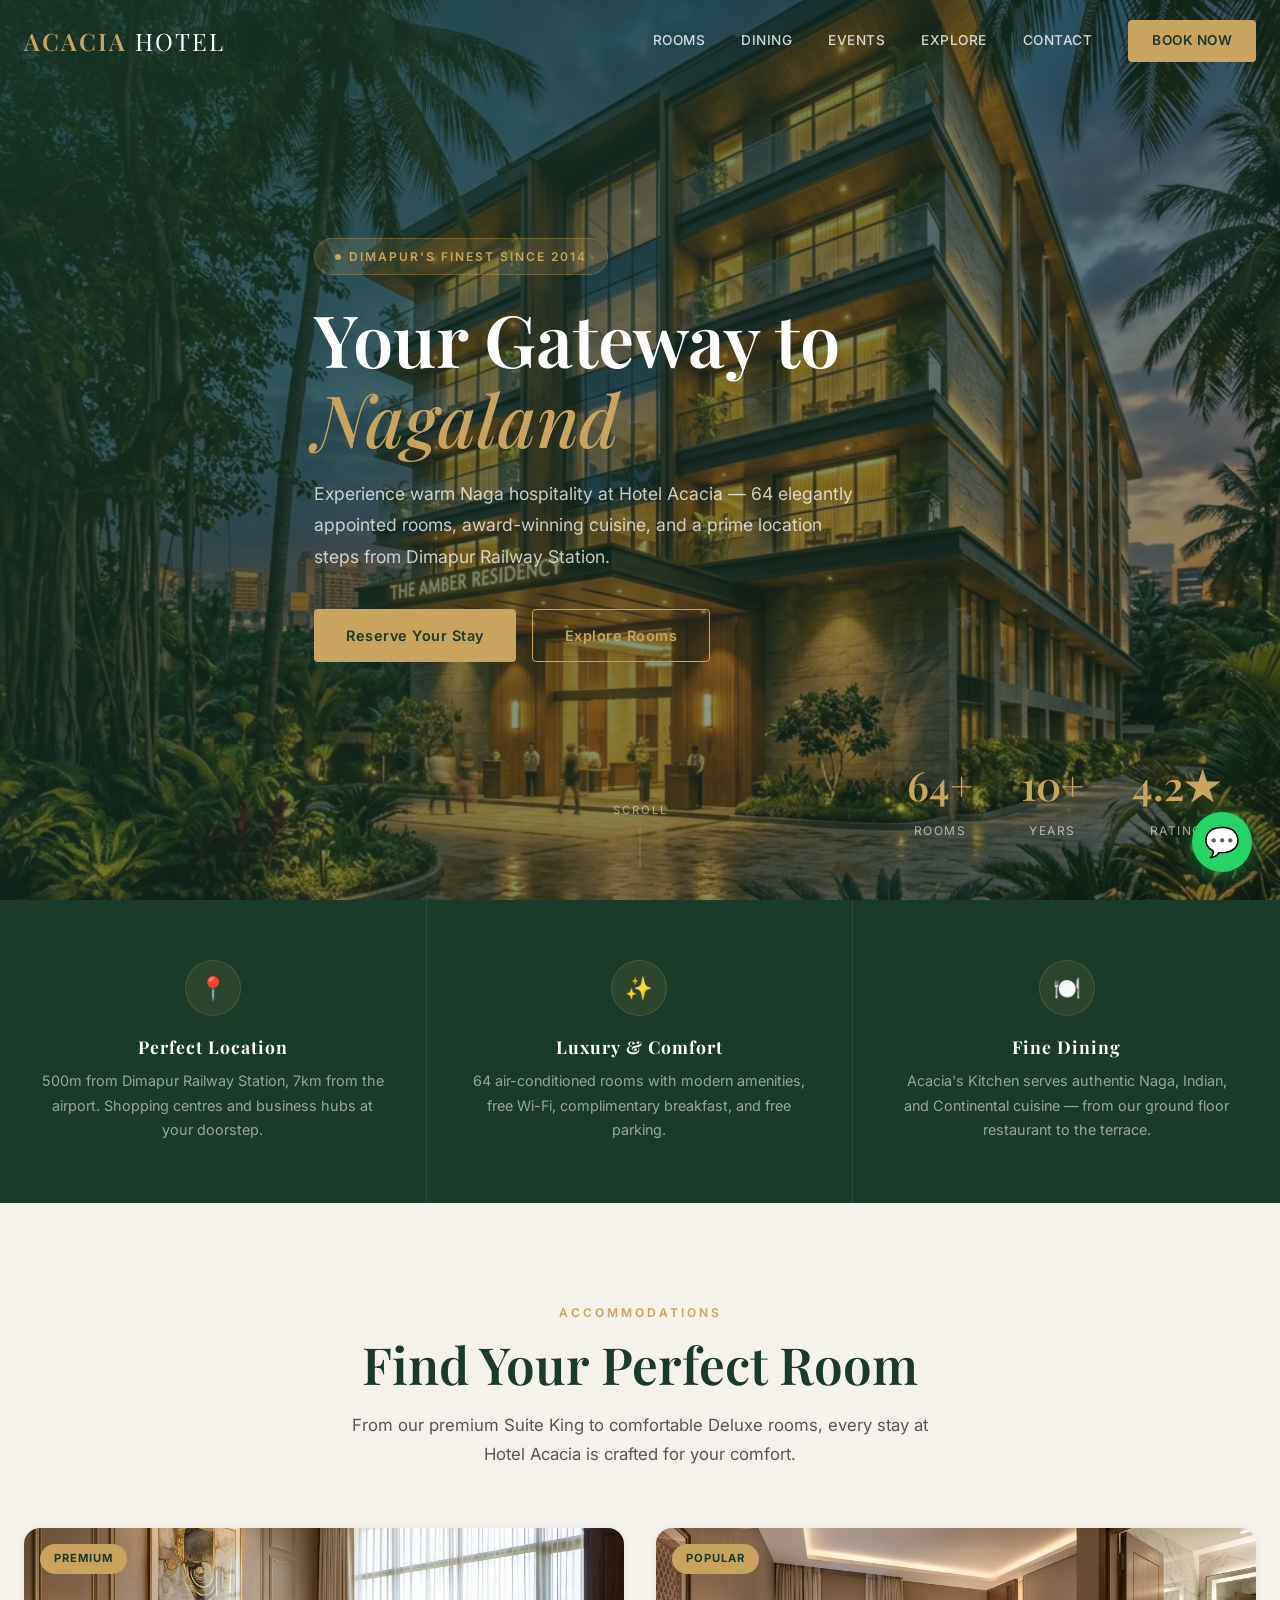
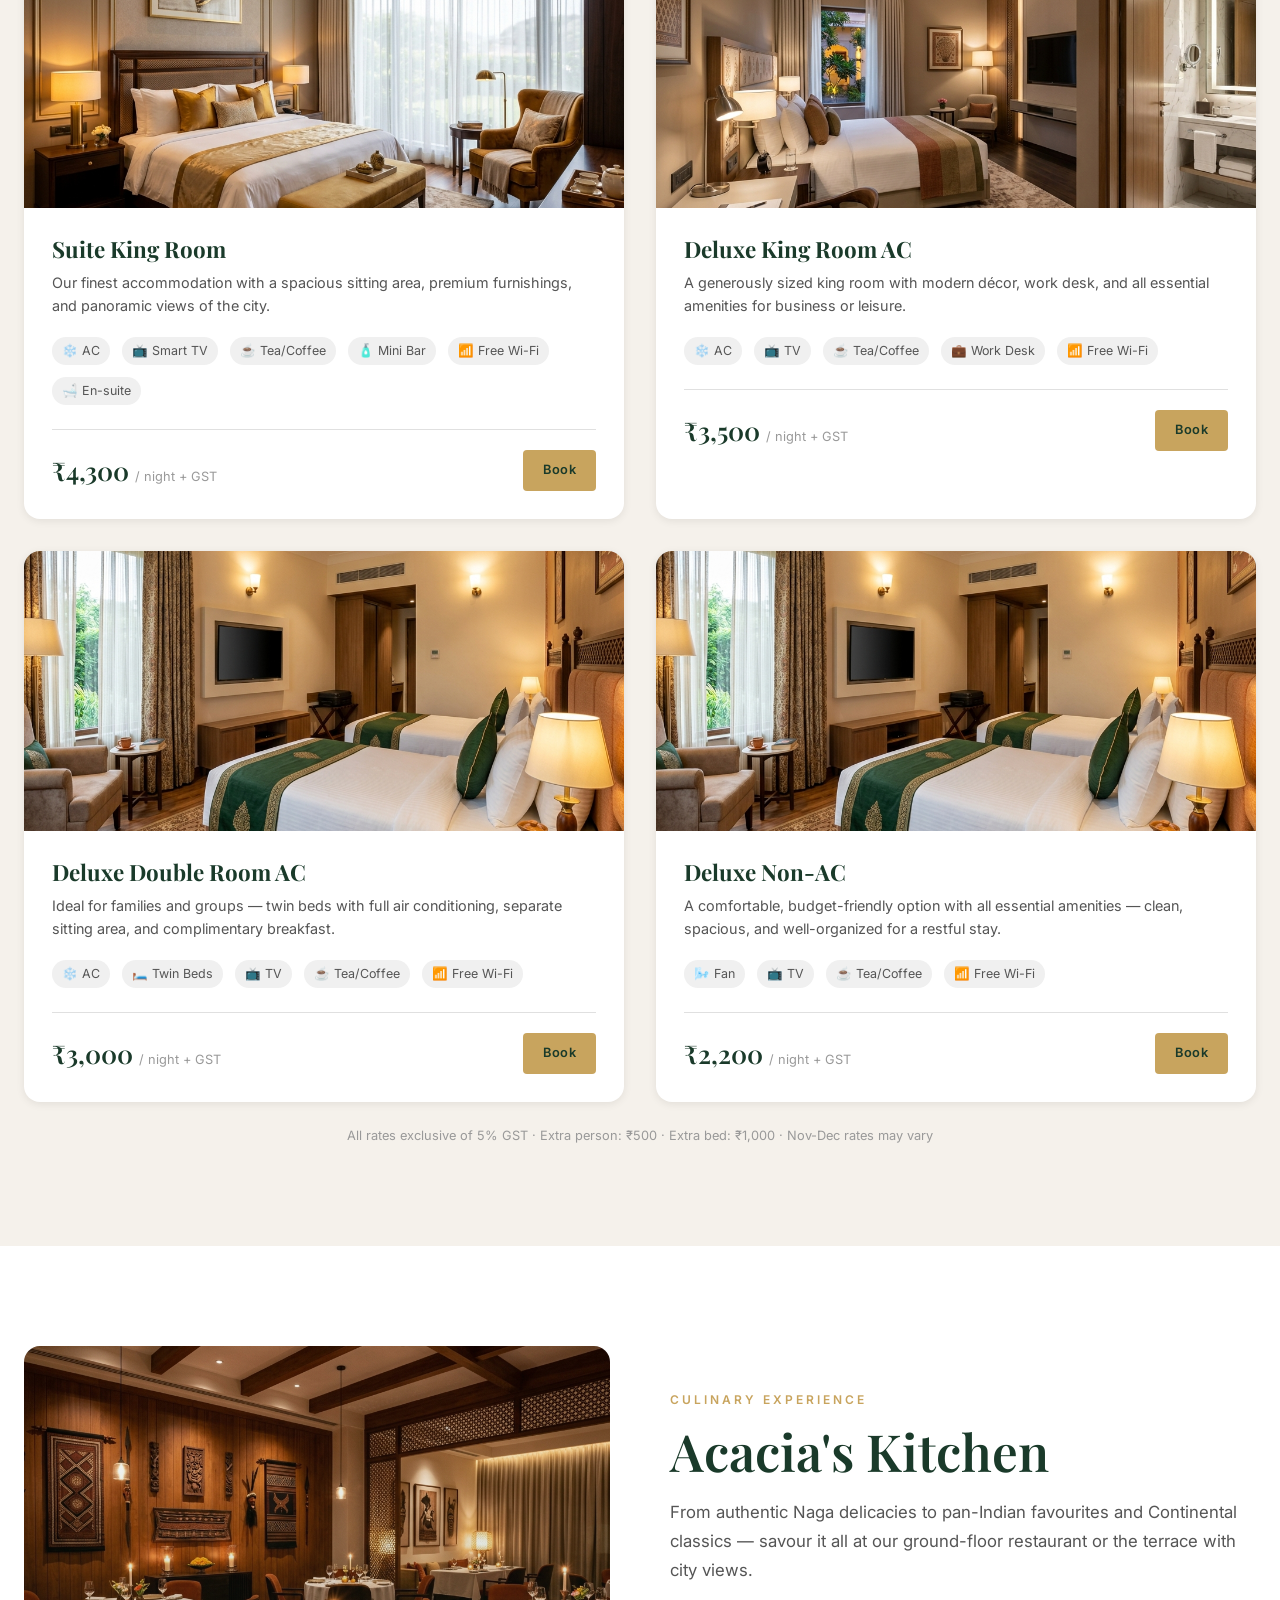
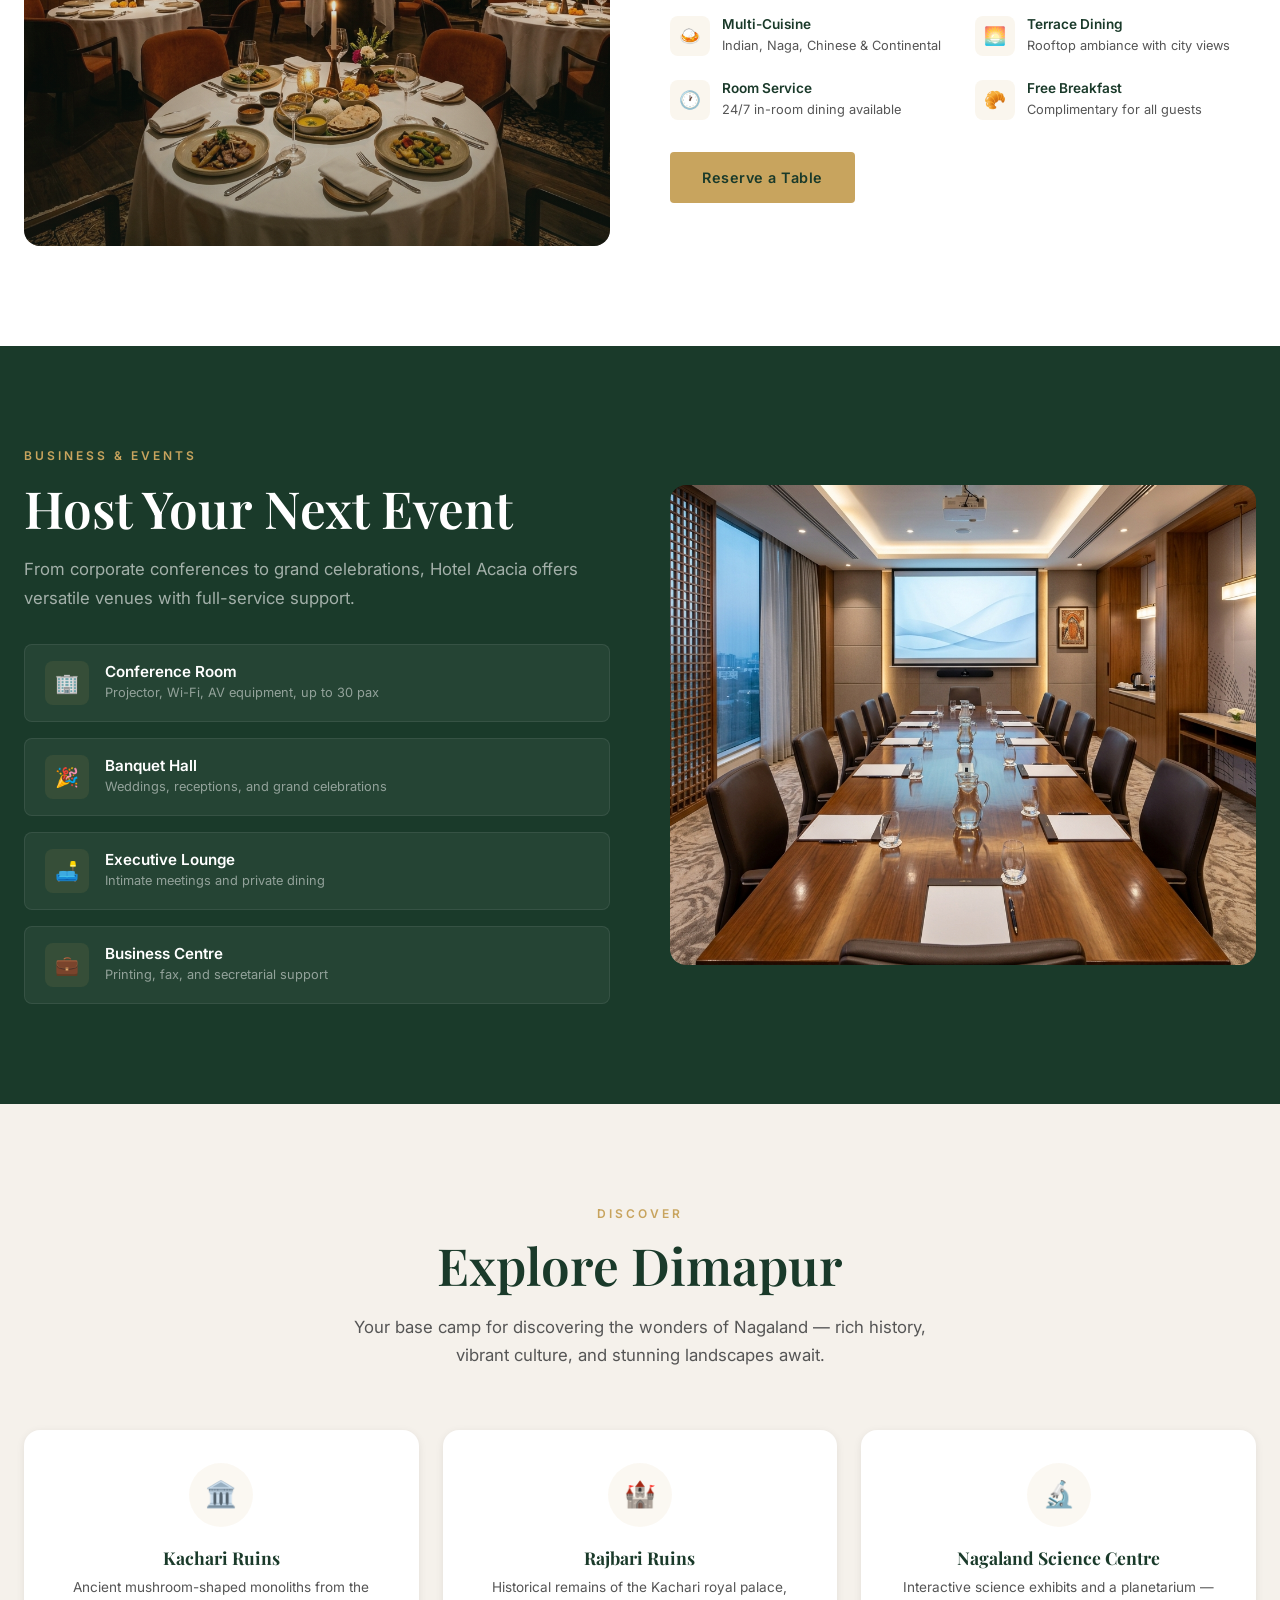
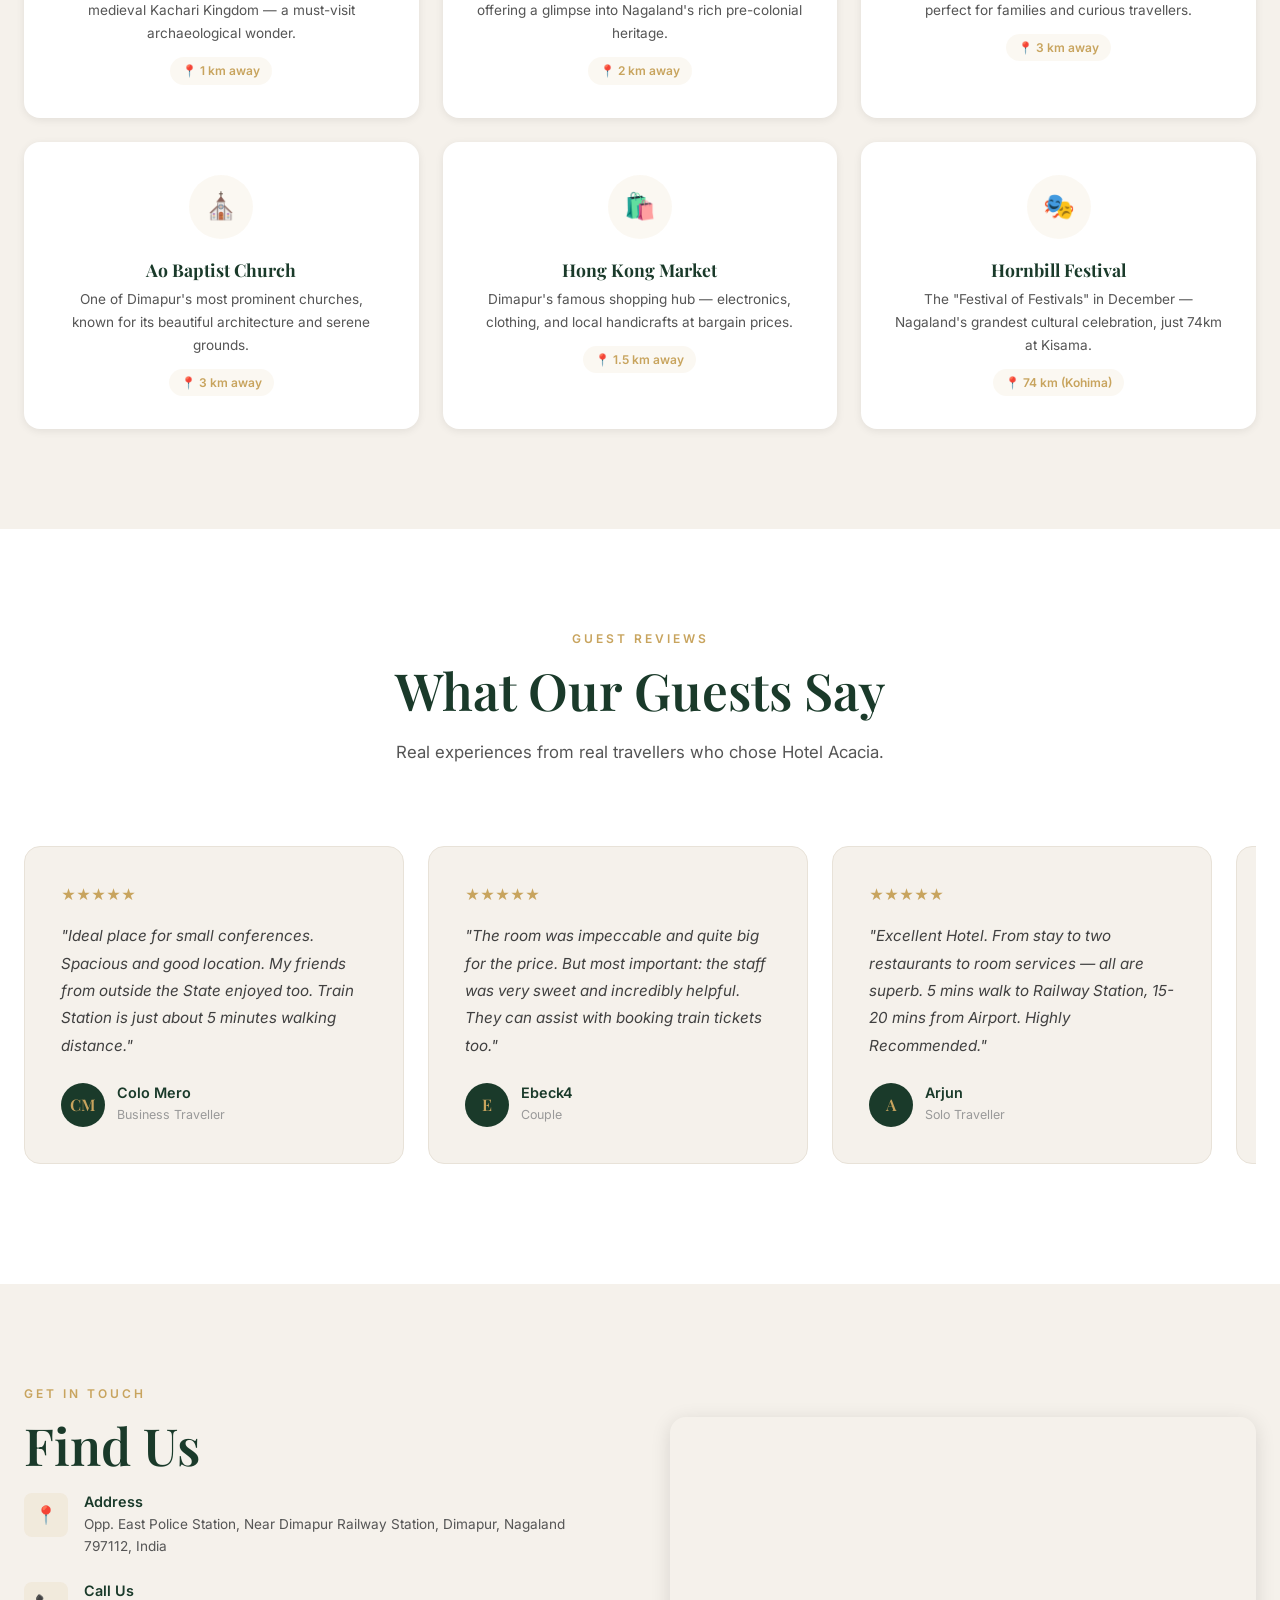
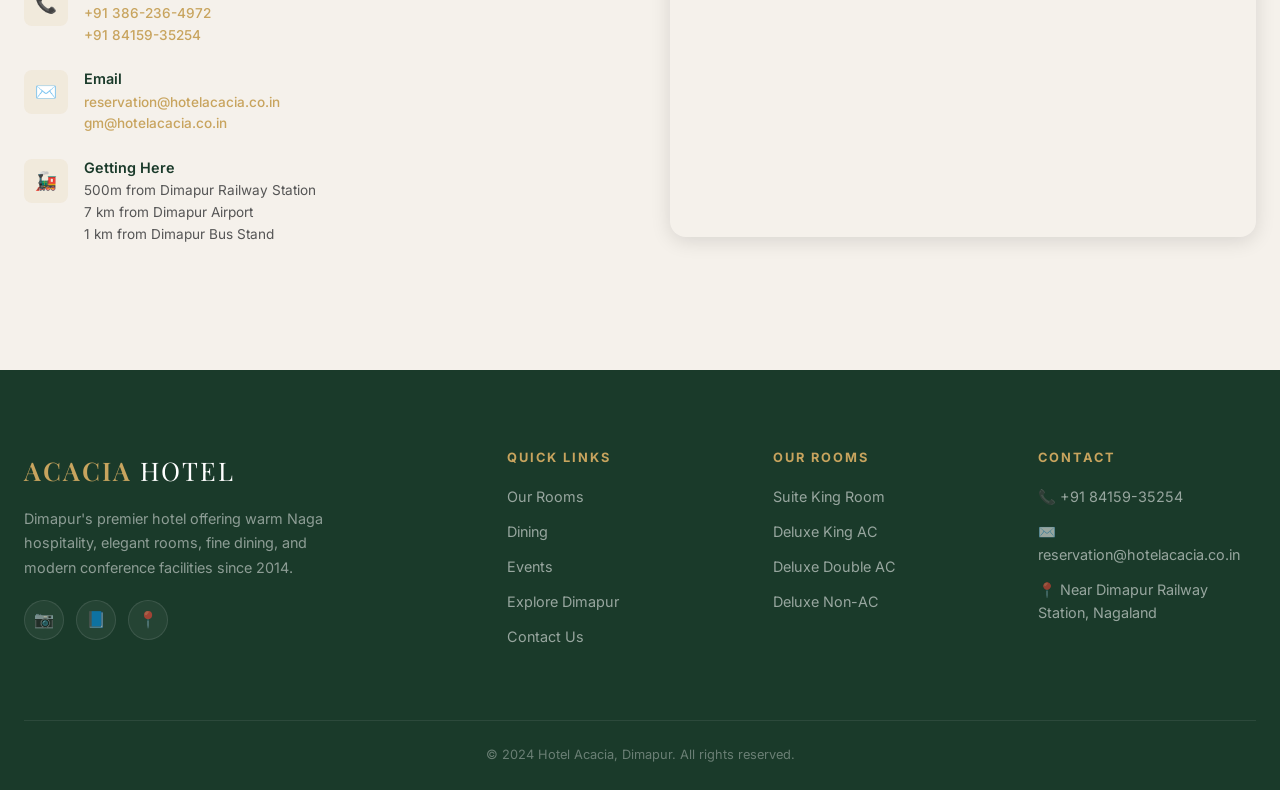
==== index.html @ f354b4b7 "Initial commit: Hotel Acacia website redesign" ====
<!DOCTYPE html>
<html lang="en">
<head>
  <meta charset="UTF-8">
  <meta name="viewport" content="width=device-width, initial-scale=1.0">
  <title>Hotel Acacia — Best Hotel in Dimapur, Nagaland</title>
  <meta name="description" content="Hotel Acacia — Dimapur's premier hotel. 64 spacious rooms, fine dining at Acacia's Kitchen, conference halls, and warm Naga hospitality. Book direct for best rates.">
  <link rel="stylesheet" href="css/base.css">
  <link rel="stylesheet" href="css/components.css">
  <link rel="stylesheet" href="css/sections.css">
  <link rel="icon" type="image/svg+xml" href="data:image/svg+xml,<svg xmlns='http://www.w3.org/2000/svg' viewBox='0 0 100 100'><text y='.9em' font-size='90'>🏨</text></svg>">
</head>
<body>

<!-- Preloader -->
<div class="preloader">
  <div class="preloader-content">
    <div class="preloader-logo">HOTEL ACACIA</div>
    <div class="preloader-bar"><span></span></div>
  </div>
</div>

<!-- Navbar -->
<nav class="navbar" id="navbar">
  <div class="container">
    <a href="#" class="nav-logo">ACACIA <span>HOTEL</span></a>
    <div class="nav-links">
      <a href="#rooms">Rooms</a>
      <a href="#dining">Dining</a>
      <a href="#events">Events</a>
      <a href="#explore">Explore</a>
      <a href="#contact">Contact</a>
      <a href="#" class="nav-cta" data-action="book">Book Now</a>
    </div>
    <div class="hamburger" id="hamburger">
      <span></span><span></span><span></span>
    </div>
  </div>
</nav>

<!-- Mobile Nav -->
<div class="mobile-nav">
  <a href="#rooms">Rooms</a>
  <a href="#dining">Dining</a>
  <a href="#events">Events</a>
  <a href="#explore">Explore</a>
  <a href="#contact">Contact</a>
  <a href="#" data-action="book" class="btn btn-primary" style="margin-top:16px;">Book Now</a>
</div>

<!-- Hero -->
<section class="hero" id="hero">
  <div class="hero-bg">
    <img src="images/hero-exterior.png" alt="Hotel Acacia exterior at twilight" loading="eager">
  </div>
  <div class="container">
    <div class="hero-content">
      <div class="hero-badge"><span class="dot"></span> Dimapur's Finest Since 2014</div>
      <h1>Your Gateway to <em>Nagaland</em></h1>
      <p class="hero-description">Experience warm Naga hospitality at Hotel Acacia — 64 elegantly appointed rooms, award-winning cuisine, and a prime location steps from Dimapur Railway Station.</p>
      <div class="hero-actions">
        <a href="#" class="btn btn-primary" data-action="book">Reserve Your Stay</a>
        <a href="#rooms" class="btn btn-outline">Explore Rooms</a>
      </div>
    </div>
  </div>
  <div class="hero-stats">
    <div class="hero-stat">
      <div class="hero-stat-number" data-count="64" data-suffix="+">0</div>
      <div class="hero-stat-label">Rooms</div>
    </div>
    <div class="hero-stat">
      <div class="hero-stat-number" data-count="10" data-suffix="+">0</div>
      <div class="hero-stat-label">Years</div>
    </div>
    <div class="hero-stat">
      <div class="hero-stat-number" data-count="4" data-suffix=".2★">0</div>
      <div class="hero-stat-label">Rating</div>
    </div>
  </div>
  <div class="scroll-indicator">
    <span>Scroll</span>
    <div class="scroll-line"></div>
  </div>
</section>

<!-- Three Pillars -->
<section class="pillars">
  <div class="pillars-grid">
    <div class="pillar reveal">
      <div class="pillar-icon">📍</div>
      <h3>Perfect Location</h3>
      <p>500m from Dimapur Railway Station, 7km from the airport. Shopping centres and business hubs at your doorstep.</p>
    </div>
    <div class="pillar reveal">
      <div class="pillar-icon">✨</div>
      <h3>Luxury &amp; Comfort</h3>
      <p>64 air-conditioned rooms with modern amenities, free Wi-Fi, complimentary breakfast, and free parking.</p>
    </div>
    <div class="pillar reveal">
      <div class="pillar-icon">🍽️</div>
      <h3>Fine Dining</h3>
      <p>Acacia's Kitchen serves authentic Naga, Indian, and Continental cuisine — from our ground floor restaurant to the terrace.</p>
    </div>
  </div>
</section>

<!-- Rooms -->
<section class="rooms section" id="rooms">
  <div class="container">
    <div class="rooms-header reveal">
      <div class="section-label">Accommodations</div>
      <h2 class="section-title">Find Your Perfect Room</h2>
      <p class="section-subtitle">From our premium Suite King to comfortable Deluxe rooms, every stay at Hotel Acacia is crafted for your comfort.</p>
    </div>
    <div class="rooms-grid">
      <!-- Suite King -->
      <div class="room-card reveal">
        <div class="room-card-image">
          <img src="images/room-suite-king.png" alt="Suite King Room" loading="lazy">
          <span class="room-card-badge">Premium</span>
        </div>
        <div class="room-card-body">
          <h3>Suite King Room</h3>
          <p>Our finest accommodation with a spacious sitting area, premium furnishings, and panoramic views of the city.</p>
          <div class="room-amenities">
            <span class="room-amenity">❄️ AC</span>
            <span class="room-amenity">📺 Smart TV</span>
            <span class="room-amenity">☕ Tea/Coffee</span>
            <span class="room-amenity">🧴 Mini Bar</span>
            <span class="room-amenity">📶 Free Wi-Fi</span>
            <span class="room-amenity">🛁 En-suite</span>
          </div>
          <div class="room-card-footer">
            <div class="room-price">₹4,300 <span>/ night + GST</span></div>
            <a href="#" class="btn btn-primary" data-action="book">Book</a>
          </div>
        </div>
      </div>
      <!-- Deluxe King AC -->
      <div class="room-card reveal">
        <div class="room-card-image">
          <img src="images/room-deluxe-king.png" alt="Deluxe King Room AC" loading="lazy">
          <span class="room-card-badge">Popular</span>
        </div>
        <div class="room-card-body">
          <h3>Deluxe King Room AC</h3>
          <p>A generously sized king room with modern décor, work desk, and all essential amenities for business or leisure.</p>
          <div class="room-amenities">
            <span class="room-amenity">❄️ AC</span>
            <span class="room-amenity">📺 TV</span>
            <span class="room-amenity">☕ Tea/Coffee</span>
            <span class="room-amenity">💼 Work Desk</span>
            <span class="room-amenity">📶 Free Wi-Fi</span>
          </div>
          <div class="room-card-footer">
            <div class="room-price">₹3,500 <span>/ night + GST</span></div>
            <a href="#" class="btn btn-primary" data-action="book">Book</a>
          </div>
        </div>
      </div>
      <!-- Deluxe Double AC -->
      <div class="room-card reveal">
        <div class="room-card-image">
          <img src="images/room-deluxe-double.png" alt="Deluxe Double Room AC" loading="lazy">
        </div>
        <div class="room-card-body">
          <h3>Deluxe Double Room AC</h3>
          <p>Ideal for families and groups — twin beds with full air conditioning, separate sitting area, and complimentary breakfast.</p>
          <div class="room-amenities">
            <span class="room-amenity">❄️ AC</span>
            <span class="room-amenity">🛏️ Twin Beds</span>
            <span class="room-amenity">📺 TV</span>
            <span class="room-amenity">☕ Tea/Coffee</span>
            <span class="room-amenity">📶 Free Wi-Fi</span>
          </div>
          <div class="room-card-footer">
            <div class="room-price">₹3,000 <span>/ night + GST</span></div>
            <a href="#" class="btn btn-primary" data-action="book">Book</a>
          </div>
        </div>
      </div>
      <!-- Deluxe Non AC -->
      <div class="room-card reveal">
        <div class="room-card-image">
          <img src="images/room-deluxe-double.png" alt="Deluxe Non AC Room" loading="lazy">
        </div>
        <div class="room-card-body">
          <h3>Deluxe Non-AC</h3>
          <p>A comfortable, budget-friendly option with all essential amenities — clean, spacious, and well-organized for a restful stay.</p>
          <div class="room-amenities">
            <span class="room-amenity">🌬️ Fan</span>
            <span class="room-amenity">📺 TV</span>
            <span class="room-amenity">☕ Tea/Coffee</span>
            <span class="room-amenity">📶 Free Wi-Fi</span>
          </div>
          <div class="room-card-footer">
            <div class="room-price">₹2,200 <span>/ night + GST</span></div>
            <a href="#" class="btn btn-primary" data-action="book">Book</a>
          </div>
        </div>
      </div>
    </div>
    <p style="text-align:center;margin-top:24px;font-size:0.8rem;color:var(--gray-400);">All rates exclusive of 5% GST · Extra person: ₹500 · Extra bed: ₹1,000 · Nov-Dec rates may vary</p>
  </div>
</section>

<!-- Dining -->
<section class="dining section" id="dining">
  <div class="container">
    <div class="dining-grid">
      <div class="dining-image reveal">
        <img src="images/restaurant.png" alt="Acacia's Kitchen restaurant" loading="lazy">
      </div>
      <div class="dining-content reveal">
        <div class="section-label">Culinary Experience</div>
        <h2 class="section-title">Acacia's Kitchen</h2>
        <p class="section-subtitle">From authentic Naga delicacies to pan-Indian favourites and Continental classics — savour it all at our ground-floor restaurant or the terrace with city views.</p>
        <div class="dining-features">
          <div class="dining-feature">
            <div class="dining-feature-icon">🍛</div>
            <div><h4>Multi-Cuisine</h4><p>Indian, Naga, Chinese &amp; Continental</p></div>
          </div>
          <div class="dining-feature">
            <div class="dining-feature-icon">🌅</div>
            <div><h4>Terrace Dining</h4><p>Rooftop ambiance with city views</p></div>
          </div>
          <div class="dining-feature">
            <div class="dining-feature-icon">🕐</div>
            <div><h4>Room Service</h4><p>24/7 in-room dining available</p></div>
          </div>
          <div class="dining-feature">
            <div class="dining-feature-icon">🥐</div>
            <div><h4>Free Breakfast</h4><p>Complimentary for all guests</p></div>
          </div>
        </div>
        <a href="#" class="btn btn-primary" data-action="book">Reserve a Table</a>
      </div>
    </div>
  </div>
</section>

<!-- Events -->
<section class="events section" id="events">
  <div class="container">
    <div class="events-grid">
      <div class="events-content reveal">
        <div class="section-label">Business &amp; Events</div>
        <h2 class="section-title">Host Your Next Event</h2>
        <p class="section-subtitle">From corporate conferences to grand celebrations, Hotel Acacia offers versatile venues with full-service support.</p>
        <div class="events-list">
          <div class="event-item">
            <div class="event-item-icon">🏢</div>
            <div><h4>Conference Room</h4><p>Projector, Wi-Fi, AV equipment, up to 30 pax</p></div>
          </div>
          <div class="event-item">
            <div class="event-item-icon">🎉</div>
            <div><h4>Banquet Hall</h4><p>Weddings, receptions, and grand celebrations</p></div>
          </div>
          <div class="event-item">
            <div class="event-item-icon">🛋️</div>
            <div><h4>Executive Lounge</h4><p>Intimate meetings and private dining</p></div>
          </div>
          <div class="event-item">
            <div class="event-item-icon">💼</div>
            <div><h4>Business Centre</h4><p>Printing, fax, and secretarial support</p></div>
          </div>
        </div>
      </div>
      <div class="events-image reveal">
        <img src="images/conference.png" alt="Conference room" loading="lazy">
      </div>
    </div>
  </div>
</section>

<!-- Explore Dimapur -->
<section class="explore section" id="explore">
  <div class="container">
    <div class="explore-header reveal">
      <div class="section-label">Discover</div>
      <h2 class="section-title">Explore Dimapur</h2>
      <p class="section-subtitle">Your base camp for discovering the wonders of Nagaland — rich history, vibrant culture, and stunning landscapes await.</p>
    </div>
    <div class="explore-grid">
      <div class="explore-card reveal">
        <div class="explore-card-icon">🏛️</div>
        <h3>Kachari Ruins</h3>
        <p>Ancient mushroom-shaped monoliths from the medieval Kachari Kingdom — a must-visit archaeological wonder.</p>
        <span class="distance">📍 1 km away</span>
      </div>
      <div class="explore-card reveal">
        <div class="explore-card-icon">🏰</div>
        <h3>Rajbari Ruins</h3>
        <p>Historical remains of the Kachari royal palace, offering a glimpse into Nagaland's rich pre-colonial heritage.</p>
        <span class="distance">📍 2 km away</span>
      </div>
      <div class="explore-card reveal">
        <div class="explore-card-icon">🔬</div>
        <h3>Nagaland Science Centre</h3>
        <p>Interactive science exhibits and a planetarium — perfect for families and curious travellers.</p>
        <span class="distance">📍 3 km away</span>
      </div>
      <div class="explore-card reveal">
        <div class="explore-card-icon">⛪</div>
        <h3>Ao Baptist Church</h3>
        <p>One of Dimapur's most prominent churches, known for its beautiful architecture and serene grounds.</p>
        <span class="distance">📍 3 km away</span>
      </div>
      <div class="explore-card reveal">
        <div class="explore-card-icon">🛍️</div>
        <h3>Hong Kong Market</h3>
        <p>Dimapur's famous shopping hub — electronics, clothing, and local handicrafts at bargain prices.</p>
        <span class="distance">📍 1.5 km away</span>
      </div>
      <div class="explore-card reveal">
        <div class="explore-card-icon">🎭</div>
        <h3>Hornbill Festival</h3>
        <p>The "Festival of Festivals" in December — Nagaland's grandest cultural celebration, just 74km at Kisama.</p>
        <span class="distance">📍 74 km (Kohima)</span>
      </div>
    </div>
  </div>
</section>

<!-- Testimonials -->
<section class="testimonials section" id="testimonials">
  <div class="container">
    <div class="testimonials-header reveal">
      <div class="section-label">Guest Reviews</div>
      <h2 class="section-title">What Our Guests Say</h2>
      <p class="section-subtitle">Real experiences from real travellers who chose Hotel Acacia.</p>
    </div>
    <div class="testimonials-track">
      <div class="testimonial-card">
        <div class="testimonial-stars">★★★★★</div>
        <p class="testimonial-text">"Ideal place for small conferences. Spacious and good location. My friends from outside the State enjoyed too. Train Station is just about 5 minutes walking distance."</p>
        <div class="testimonial-author">
          <div class="testimonial-avatar">CM</div>
          <div><h4>Colo Mero</h4><span>Business Traveller</span></div>
        </div>
      </div>
      <div class="testimonial-card">
        <div class="testimonial-stars">★★★★★</div>
        <p class="testimonial-text">"The room was impeccable and quite big for the price. But most important: the staff was very sweet and incredibly helpful. They can assist with booking train tickets too."</p>
        <div class="testimonial-author">
          <div class="testimonial-avatar">E</div>
          <div><h4>Ebeck4</h4><span>Couple</span></div>
        </div>
      </div>
      <div class="testimonial-card">
        <div class="testimonial-stars">★★★★★</div>
        <p class="testimonial-text">"Excellent Hotel. From stay to two restaurants to room services — all are superb. 5 mins walk to Railway Station, 15-20 mins from Airport. Highly Recommended."</p>
        <div class="testimonial-author">
          <div class="testimonial-avatar">A</div>
          <div><h4>Arjun</h4><span>Solo Traveller</span></div>
        </div>
      </div>
      <div class="testimonial-card">
        <div class="testimonial-stars">★★★★★</div>
        <p class="testimonial-text">"Front office team assisted me very well. Jande from front office is very helpful. Housekeeping and F&amp;B team gave their best service. Will keep coming back!"</p>
        <div class="testimonial-author">
          <div class="testimonial-avatar">CS</div>
          <div><h4>Chandan Shah</h4><span>Solo Traveller</span></div>
        </div>
      </div>
      <div class="testimonial-card">
        <div class="testimonial-stars">★★★★☆</div>
        <p class="testimonial-text">"My second visit and they served me well this time. The rooms are much more organised than other hotels in Dimapur. Good food and beverages too."</p>
        <div class="testimonial-author">
          <div class="testimonial-avatar">KC</div>
          <div><h4>Kamal Chauhan</h4><span>Traveller</span></div>
        </div>
      </div>
    </div>
  </div>
</section>

<!-- Location & Contact -->
<section class="location section" id="contact">
  <div class="container">
    <div class="location-grid">
      <div class="location-info reveal">
        <div class="section-label">Get in Touch</div>
        <h2 class="section-title">Find Us</h2>
        <div class="location-detail">
          <div class="location-detail-icon">📍</div>
          <div><h4>Address</h4><p>Opp. East Police Station, Near Dimapur Railway Station, Dimapur, Nagaland 797112, India</p></div>
        </div>
        <div class="location-detail">
          <div class="location-detail-icon">📞</div>
          <div><h4>Call Us</h4><p><a href="tel:+913862364972">+91 386-236-4972</a><br><a href="tel:+918415935254">+91 84159-35254</a></p></div>
        </div>
        <div class="location-detail">
          <div class="location-detail-icon">✉️</div>
          <div><h4>Email</h4><p><a href="mailto:reservation@hotelacacia.co.in">reservation@hotelacacia.co.in</a><br><a href="mailto:gm@hotelacacia.co.in">gm@hotelacacia.co.in</a></p></div>
        </div>
        <div class="location-detail">
          <div class="location-detail-icon">🚂</div>
          <div><h4>Getting Here</h4><p>500m from Dimapur Railway Station<br>7 km from Dimapur Airport<br>1 km from Dimapur Bus Stand</p></div>
        </div>
      </div>
      <div class="location-map reveal">
        <iframe src="https://www.google.com/maps/embed?pb=!1m18!1m12!1m3!1d3571.2!2d93.7269!3d25.9044!2m3!1f0!2f0!3f0!3m2!1i1024!2i768!4f13.1!3m3!1m2!1s0x37458b0e9f7e78a7%3A0x4b35d8bbe7a5e1c6!2sHotel%20Acacia!5e0!3m2!1sen!2sin!4v1" allowfullscreen loading="lazy" title="Hotel Acacia on Google Maps"></iframe>
      </div>
    </div>
  </div>
</section>

<!-- Footer -->
<footer class="footer">
  <div class="container">
    <div class="footer-grid">
      <div class="footer-brand">
        <a href="#" class="nav-logo">ACACIA <span>HOTEL</span></a>
        <p>Dimapur's premier hotel offering warm Naga hospitality, elegant rooms, fine dining, and modern conference facilities since 2014.</p>
        <div class="footer-social">
          <a href="https://www.instagram.com/hotel_acacia2014/" target="_blank" rel="noopener" aria-label="Instagram">📷</a>
          <a href="https://www.facebook.com/" target="_blank" rel="noopener" aria-label="Facebook">📘</a>
          <a href="https://maps.google.com/?q=Hotel+Acacia+Dimapur" target="_blank" rel="noopener" aria-label="Google Maps">📍</a>
        </div>
      </div>
      <div class="footer-col">
        <h4>Quick Links</h4>
        <a href="#rooms">Our Rooms</a>
        <a href="#dining">Dining</a>
        <a href="#events">Events</a>
        <a href="#explore">Explore Dimapur</a>
        <a href="#contact">Contact Us</a>
      </div>
      <div class="footer-col">
        <h4>Our Rooms</h4>
        <a href="#rooms">Suite King Room</a>
        <a href="#rooms">Deluxe King AC</a>
        <a href="#rooms">Deluxe Double AC</a>
        <a href="#rooms">Deluxe Non-AC</a>
      </div>
      <div class="footer-col">
        <h4>Contact</h4>
        <p>📞 +91 84159-35254</p>
        <p>✉️ reservation@hotelacacia.co.in</p>
        <p>📍 Near Dimapur Railway Station, Nagaland</p>
      </div>
    </div>
    <div class="footer-bottom">
      <p>&copy; 2024 Hotel Acacia, Dimapur. All rights reserved.</p>
    </div>
  </div>
</footer>

<!-- Booking Modal -->
<div class="booking-modal" id="bookingModal">
  <div class="booking-modal-content">
    <button class="booking-close" aria-label="Close">&times;</button>
    <div class="section-label">Reservations</div>
    <h2>Book Your Stay</h2>
    <p>Fill in your details and we'll confirm your booking instantly via WhatsApp.</p>
    <form id="bookingForm">
      <div class="form-group">
        <label for="guestName">Full Name</label>
        <input type="text" id="guestName" name="guestName" placeholder="Your full name" required>
      </div>
      <div class="form-group">
        <label for="phone">Phone Number</label>
        <input type="tel" id="phone" name="phone" placeholder="+91 XXXXX XXXXX" required>
      </div>
      <div class="form-group">
        <label for="roomType">Room Type</label>
        <select id="roomType" name="roomType" required>
          <option value="">Select a room</option>
          <option value="Suite King Room (₹4,300)">Suite King Room — ₹4,300/night</option>
          <option value="Deluxe King AC (₹3,500)">Deluxe King AC — ₹3,500/night</option>
          <option value="Deluxe Double AC (₹3,000)">Deluxe Double AC — ₹3,000/night</option>
          <option value="Deluxe Non-AC (₹2,200)">Deluxe Non-AC — ₹2,200/night</option>
        </select>
      </div>
      <div class="form-row">
        <div class="form-group">
          <label for="checkIn">Check-in</label>
          <input type="date" id="checkIn" name="checkIn" required>
        </div>
        <div class="form-group">
          <label for="checkOut">Check-out</label>
          <input type="date" id="checkOut" name="checkOut" required>
        </div>
      </div>
      <div class="form-group">
        <label for="guests">Number of Guests</label>
        <select id="guests" name="guests">
          <option value="1 Adult">1 Adult</option>
          <option value="2 Adults" selected>2 Adults</option>
          <option value="2 Adults + 1 Child">2 Adults + 1 Child</option>
          <option value="3+ (Extra bed needed)">3+ Adults (Extra bed)</option>
        </select>
      </div>
      <button type="submit" class="btn btn-primary">Confirm via WhatsApp →</button>
    </form>
  </div>
</div>

<!-- WhatsApp FAB -->
<a href="https://wa.me/918415935254?text=Hello%20Hotel%20Acacia!%20I%27d%20like%20to%20enquire%20about%20room%20availability." class="whatsapp-fab" target="_blank" rel="noopener" aria-label="Chat on WhatsApp">💬</a>

<script src="js/main.js"></script>
</body>
</html>
---- css/base.css ----
/* ============================================
   HOTEL ACACIA — Design System & Base Styles
   ============================================ */
@import url('https://fonts.googleapis.com/css2?family=Playfair+Display:ital,wght@0,400;0,500;0,600;0,700;1,400;1,500&family=Inter:wght@300;400;500;600;700&display=swap');

:root {
  --green-deep: #1a3a2a;
  --green-dark: #234d38;
  --green-medium: #2d6347;
  --green-light: #3a7d5a;
  --gold: #c8a45e;
  --gold-light: #dfc088;
  --gold-dark: #a8863e;
  --ivory: #f5f1eb;
  --ivory-dark: #e8e2d8;
  --white: #ffffff;
  --black: #0a0a0a;
  --gray-900: #1a1a1a;
  --gray-800: #2d2d2d;
  --gray-700: #404040;
  --gray-600: #555555;
  --gray-400: #999999;
  --gray-300: #bfbfbf;
  --gray-200: #e0e0e0;
  --gray-100: #f0f0f0;
  --font-heading: 'Playfair Display', Georgia, serif;
  --font-body: 'Inter', -apple-system, sans-serif;
  --shadow-sm: 0 2px 8px rgba(0,0,0,0.08);
  --shadow-md: 0 4px 20px rgba(0,0,0,0.12);
  --shadow-lg: 0 8px 40px rgba(0,0,0,0.18);
  --shadow-xl: 0 16px 60px rgba(0,0,0,0.25);
  --radius-sm: 4px;
  --radius-md: 8px;
  --radius-lg: 16px;
  --radius-xl: 24px;
  --transition-fast: 0.2s cubic-bezier(0.4, 0, 0.2, 1);
  --transition-normal: 0.4s cubic-bezier(0.4, 0, 0.2, 1);
  --transition-slow: 0.6s cubic-bezier(0.4, 0, 0.2, 1);
  --transition-spring: 0.5s cubic-bezier(0.34, 1.56, 0.64, 1);
}

*, *::before, *::after { box-sizing: border-box; margin: 0; padding: 0; }

html {
  scroll-behavior: smooth;
  font-size: 16px;
  -webkit-font-smoothing: antialiased;
  -moz-osx-font-smoothing: grayscale;
}

body {
  font-family: var(--font-body);
  color: var(--gray-800);
  background: var(--ivory);
  line-height: 1.6;
  overflow-x: hidden;
}

h1, h2, h3, h4, h5 {
  font-family: var(--font-heading);
  line-height: 1.2;
  color: var(--green-deep);
}

a { text-decoration: none; color: inherit; transition: color var(--transition-fast); }
img { max-width: 100%; height: auto; display: block; }
button { cursor: pointer; border: none; background: none; font-family: var(--font-body); }
ul { list-style: none; }

.container {
  max-width: 1280px;
  margin: 0 auto;
  padding: 0 24px;
}

/* Utility */
.sr-only {
  position: absolute; width: 1px; height: 1px;
  padding: 0; margin: -1px; overflow: hidden;
  clip: rect(0,0,0,0); border: 0;
}

.reveal {
  opacity: 0;
  transform: translateY(40px);
  transition: opacity 0.8s ease, transform 0.8s ease;
}
.reveal.visible {
  opacity: 1;
  transform: translateY(0);
}

/* Section spacing */
.section {
  padding: 100px 0;
}
.section-label {
  font-family: var(--font-body);
  font-size: 0.75rem;
  font-weight: 600;
  letter-spacing: 3px;
  text-transform: uppercase;
  color: var(--gold);
  margin-bottom: 12px;
}
.section-title {
  font-size: clamp(2rem, 4vw, 3.2rem);
  font-weight: 600;
  color: var(--green-deep);
  margin-bottom: 16px;
}
.section-subtitle {
  font-size: 1.05rem;
  color: var(--gray-600);
  max-width: 600px;
  line-height: 1.7;
}

/* Buttons */
.btn {
  display: inline-flex;
  align-items: center;
  gap: 8px;
  padding: 14px 32px;
  font-size: 0.9rem;
  font-weight: 600;
  letter-spacing: 0.5px;
  border-radius: var(--radius-sm);
  transition: all var(--transition-normal);
  position: relative;
  overflow: hidden;
}
.btn-primary {
  background: var(--gold);
  color: var(--green-deep);
}
.btn-primary:hover {
  background: var(--gold-light);
  transform: translateY(-2px);
  box-shadow: 0 6px 24px rgba(200,164,94,0.35);
}
.btn-outline {
  border: 1.5px solid var(--gold);
  color: var(--gold);
  background: transparent;
}
.btn-outline:hover {
  background: var(--gold);
  color: var(--green-deep);
  transform: translateY(-2px);
}
.btn-white {
  background: var(--white);
  color: var(--green-deep);
}
.btn-white:hover {
  background: var(--ivory);
  transform: translateY(-2px);
  box-shadow: var(--shadow-md);
}
---- css/components.css ----
/* ============================================
   HOTEL ACACIA — Component Styles
   ============================================ */

/* ── PRELOADER ── */
.preloader {
  position: fixed; inset: 0; z-index: 9999;
  background: var(--green-deep);
  display: flex; align-items: center; justify-content: center;
  transition: opacity 0.6s ease, visibility 0.6s ease;
}
.preloader.hidden { opacity: 0; visibility: hidden; pointer-events: none; }
.preloader-content { text-align: center; }
.preloader-logo {
  font-family: var(--font-heading);
  font-size: 2rem; color: var(--gold);
  letter-spacing: 4px; margin-bottom: 24px;
}
.preloader-bar {
  width: 200px; height: 2px;
  background: rgba(200,164,94,0.2);
  border-radius: 2px; overflow: hidden;
}
.preloader-bar span {
  display: block; height: 100%; width: 0;
  background: var(--gold);
  animation: preloaderFill 1.5s ease forwards;
}
@keyframes preloaderFill { to { width: 100%; } }

/* ── NAVBAR ── */
.navbar {
  position: fixed; top: 0; left: 0; right: 0; z-index: 1000;
  padding: 20px 0;
  transition: all var(--transition-normal);
}
.navbar.scrolled {
  background: rgba(26,58,42,0.95);
  backdrop-filter: blur(20px);
  padding: 12px 0;
  box-shadow: 0 2px 20px rgba(0,0,0,0.15);
}
.navbar .container {
  display: flex; align-items: center; justify-content: space-between;
}
.nav-logo {
  font-family: var(--font-heading);
  font-size: 1.5rem; font-weight: 600;
  color: var(--gold); letter-spacing: 2px;
}
.nav-logo span { color: var(--white); font-weight: 400; }
.nav-links {
  display: flex; align-items: center; gap: 36px;
}
.nav-links a {
  font-size: 0.85rem; font-weight: 500;
  color: rgba(255,255,255,0.8);
  letter-spacing: 0.5px; text-transform: uppercase;
  position: relative; padding: 4px 0;
}
.nav-links a::after {
  content: ''; position: absolute;
  bottom: -2px; left: 0; width: 0; height: 1.5px;
  background: var(--gold);
  transition: width var(--transition-normal);
}
.nav-links a:hover { color: var(--gold); }
.nav-links a:hover::after { width: 100%; }
.nav-cta {
  padding: 10px 24px !important;
  background: var(--gold) !important;
  color: var(--green-deep) !important;
  border-radius: var(--radius-sm) !important;
  font-weight: 600 !important;
  text-transform: uppercase !important;
}
.nav-cta:hover {
  background: var(--gold-light) !important;
  transform: translateY(-1px);
}
.nav-cta::after { display: none !important; }

.hamburger {
  display: none; flex-direction: column; gap: 5px;
  cursor: pointer; padding: 4px; z-index: 1001;
}
.hamburger span {
  width: 24px; height: 2px;
  background: var(--white);
  transition: all var(--transition-fast);
}
.hamburger.active span:nth-child(1) { transform: rotate(45deg) translate(5px,5px); }
.hamburger.active span:nth-child(2) { opacity: 0; }
.hamburger.active span:nth-child(3) { transform: rotate(-45deg) translate(5px,-5px); }

/* ── HERO ── */
.hero {
  position: relative; height: 100vh; min-height: 700px;
  display: flex; align-items: center;
  overflow: hidden;
}
.hero-bg {
  position: absolute; inset: 0; z-index: 0;
}
.hero-bg img {
  width: 100%; height: 100%;
  object-fit: cover;
  transform: scale(1.05);
  transition: transform 8s ease;
}
.hero-bg::after {
  content: ''; position: absolute; inset: 0;
  background: linear-gradient(
    135deg,
    rgba(26,58,42,0.85) 0%,
    rgba(26,58,42,0.6) 40%,
    rgba(26,58,42,0.4) 100%
  );
}
.hero-content {
  position: relative; z-index: 2;
  max-width: 700px; padding: 0 24px;
}
.hero-badge {
  display: inline-flex; align-items: center; gap: 8px;
  padding: 8px 20px;
  background: rgba(200,164,94,0.15);
  border: 1px solid rgba(200,164,94,0.3);
  border-radius: 50px;
  font-size: 0.75rem; font-weight: 600;
  letter-spacing: 2px; text-transform: uppercase;
  color: var(--gold); margin-bottom: 24px;
}
.hero-badge .dot {
  width: 6px; height: 6px;
  border-radius: 50%;
  background: var(--gold);
  animation: pulse 2s infinite;
}
@keyframes pulse {
  0%, 100% { opacity: 1; } 50% { opacity: 0.3; }
}
.hero h1 {
  font-size: clamp(2.8rem, 6vw, 4.5rem);
  font-weight: 600; color: var(--white);
  line-height: 1.1; margin-bottom: 20px;
}
.hero h1 em {
  font-style: italic; color: var(--gold);
  font-weight: 500;
}
.hero-description {
  font-size: 1.1rem; color: rgba(255,255,255,0.75);
  line-height: 1.8; margin-bottom: 36px;
  max-width: 540px;
}
.hero-actions { display: flex; gap: 16px; flex-wrap: wrap; }
.hero-stats {
  position: absolute; bottom: 60px; right: 60px;
  z-index: 2; display: flex; gap: 48px;
}
.hero-stat { text-align: center; }
.hero-stat-number {
  font-family: var(--font-heading);
  font-size: 2.5rem; font-weight: 600;
  color: var(--gold);
}
.hero-stat-label {
  font-size: 0.75rem; color: rgba(255,255,255,0.6);
  text-transform: uppercase; letter-spacing: 1.5px;
  margin-top: 4px;
}
.scroll-indicator {
  position: absolute; bottom: 32px;
  left: 50%; transform: translateX(-50%);
  z-index: 2; display: flex; flex-direction: column;
  align-items: center; gap: 8px;
}
.scroll-indicator span {
  font-size: 0.7rem; color: rgba(255,255,255,0.5);
  text-transform: uppercase; letter-spacing: 2px;
}
.scroll-line {
  width: 1px; height: 40px;
  background: rgba(255,255,255,0.2);
  position: relative; overflow: hidden;
}
.scroll-line::after {
  content: ''; position: absolute;
  top: -100%; left: 0; width: 100%; height: 50%;
  background: var(--gold);
  animation: scrollDown 2s infinite;
}
@keyframes scrollDown {
  0% { top: -50%; } 100% { top: 100%; }
}

/* ── PILLARS ── */
.pillars {
  background: var(--green-deep);
  padding: 0;
}
.pillars-grid {
  display: grid;
  grid-template-columns: repeat(3, 1fr);
}
.pillar {
  padding: 60px 40px;
  text-align: center;
  border-right: 1px solid rgba(255,255,255,0.08);
  transition: background var(--transition-normal);
}
.pillar:last-child { border-right: none; }
.pillar:hover { background: rgba(255,255,255,0.03); }
.pillar-icon {
  width: 56px; height: 56px;
  margin: 0 auto 20px;
  display: flex; align-items: center; justify-content: center;
  border-radius: 50%;
  background: rgba(200,164,94,0.1);
  border: 1px solid rgba(200,164,94,0.2);
  color: var(--gold); font-size: 1.4rem;
}
.pillar h3 {
  font-size: 1.1rem; color: var(--white);
  margin-bottom: 12px; letter-spacing: 1px;
}
.pillar p {
  font-size: 0.9rem; color: rgba(255,255,255,0.55);
  line-height: 1.7;
}

/* ── ROOMS ── */
.rooms { background: var(--ivory); }
.rooms-header {
  text-align: center;
  margin-bottom: 60px;
}
.rooms-header .section-subtitle {
  margin: 0 auto;
}
.rooms-grid {
  display: grid;
  grid-template-columns: repeat(2, 1fr);
  gap: 32px;
}
.room-card {
  border-radius: var(--radius-lg);
  overflow: hidden;
  background: var(--white);
  box-shadow: var(--shadow-sm);
  transition: all var(--transition-normal);
  position: relative;
}
.room-card:hover {
  transform: translateY(-8px);
  box-shadow: var(--shadow-lg);
}
.room-card-image {
  position: relative; height: 280px; overflow: hidden;
}
.room-card-image img {
  width: 100%; height: 100%;
  object-fit: cover;
  transition: transform var(--transition-slow);
}
.room-card:hover .room-card-image img {
  transform: scale(1.08);
}
.room-card-badge {
  position: absolute; top: 16px; left: 16px;
  padding: 6px 14px;
  background: var(--gold);
  color: var(--green-deep);
  font-size: 0.7rem; font-weight: 700;
  letter-spacing: 1px; text-transform: uppercase;
  border-radius: 50px;
}
.room-card-body { padding: 28px; }
.room-card-body h3 {
  font-size: 1.4rem;
  margin-bottom: 8px;
}
.room-card-body p {
  font-size: 0.9rem;
  color: var(--gray-600);
  margin-bottom: 20px;
  line-height: 1.6;
}
.room-amenities {
  display: flex; flex-wrap: wrap; gap: 12px;
  margin-bottom: 24px;
}
.room-amenity {
  display: inline-flex; align-items: center; gap: 6px;
  font-size: 0.78rem; color: var(--gray-600);
  padding: 4px 10px;
  background: var(--gray-100);
  border-radius: 50px;
}
.room-amenity svg { width: 14px; height: 14px; }
.room-card-footer {
  display: flex; align-items: center;
  justify-content: space-between;
  padding-top: 20px;
  border-top: 1px solid var(--gray-200);
}
.room-price {
  font-family: var(--font-heading);
  font-size: 1.6rem; font-weight: 600;
  color: var(--green-deep);
}
.room-price span {
  font-family: var(--font-body);
  font-size: 0.8rem; font-weight: 400;
  color: var(--gray-400);
}
.room-card-footer .btn {
  padding: 10px 20px;
  font-size: 0.8rem;
}
---- css/sections.css ----
/* ============================================
   HOTEL ACACIA — Sections & Responsive
   ============================================ */

/* ── DINING ── */
.dining {
  background: var(--white);
  position: relative;
  overflow: hidden;
}
.dining-grid {
  display: grid;
  grid-template-columns: 1fr 1fr;
  gap: 60px;
  align-items: center;
}
.dining-image {
  border-radius: var(--radius-lg);
  overflow: hidden;
  height: 500px;
  position: relative;
}
.dining-image img {
  width: 100%; height: 100%;
  object-fit: cover;
}
.dining-image::after {
  content: ''; position: absolute; inset: 0;
  background: linear-gradient(to top, rgba(26,58,42,0.3), transparent);
}
.dining-content .section-title { margin-top: 8px; }
.dining-features {
  display: grid;
  grid-template-columns: 1fr 1fr;
  gap: 24px;
  margin: 32px 0;
}
.dining-feature {
  display: flex; align-items: flex-start; gap: 12px;
}
.dining-feature-icon {
  width: 40px; height: 40px; flex-shrink: 0;
  display: flex; align-items: center; justify-content: center;
  background: rgba(200,164,94,0.1);
  border-radius: var(--radius-md);
  color: var(--gold); font-size: 1.1rem;
}
.dining-feature h4 {
  font-family: var(--font-body);
  font-size: 0.85rem; font-weight: 600;
  color: var(--green-deep); margin-bottom: 4px;
}
.dining-feature p {
  font-size: 0.8rem; color: var(--gray-600);
  line-height: 1.5;
}

/* ── EVENTS ── */
.events {
  background: var(--green-deep);
  position: relative;
}
.events-grid {
  display: grid;
  grid-template-columns: 1fr 1fr;
  gap: 60px;
  align-items: center;
}
.events-content .section-title { color: var(--white); }
.events-content .section-subtitle { color: rgba(255,255,255,0.6); }
.events-list {
  margin-top: 32px;
  display: flex; flex-direction: column; gap: 16px;
}
.event-item {
  display: flex; align-items: center; gap: 16px;
  padding: 16px 20px;
  background: rgba(255,255,255,0.05);
  border-radius: var(--radius-md);
  border: 1px solid rgba(255,255,255,0.08);
  transition: all var(--transition-fast);
}
.event-item:hover {
  background: rgba(255,255,255,0.08);
  border-color: rgba(200,164,94,0.3);
}
.event-item-icon {
  width: 44px; height: 44px; flex-shrink: 0;
  display: flex; align-items: center; justify-content: center;
  background: rgba(200,164,94,0.1);
  border-radius: var(--radius-md);
  color: var(--gold); font-size: 1.2rem;
}
.event-item h4 {
  font-family: var(--font-body);
  font-size: 0.95rem; font-weight: 600;
  color: var(--white); margin-bottom: 2px;
}
.event-item p {
  font-size: 0.8rem; color: rgba(255,255,255,0.5);
}
.events-image {
  border-radius: var(--radius-lg);
  overflow: hidden; height: 480px;
}
.events-image img {
  width: 100%; height: 100%;
  object-fit: cover;
}

/* ── EXPLORE DIMAPUR ── */
.explore { background: var(--ivory); }
.explore-header { text-align: center; margin-bottom: 60px; }
.explore-header .section-subtitle { margin: 0 auto; }
.explore-grid {
  display: grid;
  grid-template-columns: repeat(3, 1fr);
  gap: 24px;
}
.explore-card {
  background: var(--white);
  border-radius: var(--radius-lg);
  padding: 32px; text-align: center;
  box-shadow: var(--shadow-sm);
  transition: all var(--transition-normal);
  border: 1px solid transparent;
}
.explore-card:hover {
  transform: translateY(-6px);
  box-shadow: var(--shadow-md);
  border-color: rgba(200,164,94,0.2);
}
.explore-card-icon {
  width: 64px; height: 64px;
  margin: 0 auto 20px;
  display: flex; align-items: center; justify-content: center;
  background: rgba(200,164,94,0.08);
  border-radius: 50%;
  font-size: 1.6rem; color: var(--gold);
}
.explore-card h3 {
  font-size: 1.1rem; margin-bottom: 8px;
}
.explore-card p {
  font-size: 0.85rem; color: var(--gray-600);
  line-height: 1.7;
}
.explore-card .distance {
  display: inline-block; margin-top: 12px;
  font-size: 0.75rem; font-weight: 600;
  color: var(--gold);
  padding: 4px 12px;
  background: rgba(200,164,94,0.08);
  border-radius: 50px;
}

/* ── TESTIMONIALS ── */
.testimonials {
  background: var(--white);
  overflow: hidden;
}
.testimonials-header { text-align: center; margin-bottom: 60px; }
.testimonials-header .section-subtitle { margin: 0 auto; }
.testimonials-track {
  display: flex; gap: 24px;
  overflow-x: auto; scroll-snap-type: x mandatory;
  -webkit-overflow-scrolling: touch;
  scrollbar-width: none; padding: 20px 0;
}
.testimonials-track::-webkit-scrollbar { display: none; }
.testimonial-card {
  flex: 0 0 380px; scroll-snap-align: start;
  background: var(--ivory);
  border-radius: var(--radius-lg);
  padding: 36px;
  border: 1px solid var(--ivory-dark);
  transition: all var(--transition-normal);
}
.testimonial-card:hover {
  transform: translateY(-4px);
  box-shadow: var(--shadow-md);
}
.testimonial-stars {
  display: flex; gap: 4px;
  color: var(--gold);
  margin-bottom: 16px;
  font-size: 0.9rem;
}
.testimonial-text {
  font-size: 0.95rem; color: var(--gray-700);
  line-height: 1.8; font-style: italic;
  margin-bottom: 24px;
}
.testimonial-author {
  display: flex; align-items: center; gap: 12px;
}
.testimonial-avatar {
  width: 44px; height: 44px;
  border-radius: 50%;
  background: var(--green-deep);
  display: flex; align-items: center; justify-content: center;
  color: var(--gold);
  font-family: var(--font-heading);
  font-size: 1rem; font-weight: 600;
}
.testimonial-author h4 {
  font-family: var(--font-body);
  font-size: 0.9rem; font-weight: 600;
}
.testimonial-author span {
  font-size: 0.78rem; color: var(--gray-400);
}

/* ── LOCATION / MAP ── */
.location {
  background: var(--ivory);
}
.location-grid {
  display: grid;
  grid-template-columns: 1fr 1fr;
  gap: 60px;
  align-items: center;
}
.location-info h3 {
  font-size: 1.1rem;
  color: var(--green-deep);
  margin-bottom: 20px;
}
.location-detail {
  display: flex; align-items: flex-start; gap: 16px;
  margin-bottom: 24px;
}
.location-detail-icon {
  width: 44px; height: 44px; flex-shrink: 0;
  display: flex; align-items: center; justify-content: center;
  background: rgba(200,164,94,0.1);
  border-radius: var(--radius-md);
  color: var(--gold); font-size: 1.1rem;
}
.location-detail h4 {
  font-family: var(--font-body);
  font-size: 0.9rem; font-weight: 600;
  color: var(--green-deep); margin-bottom: 4px;
}
.location-detail p {
  font-size: 0.85rem; color: var(--gray-600);
  line-height: 1.6;
}
.location-detail a {
  color: var(--gold); font-weight: 500;
}
.location-detail a:hover { text-decoration: underline; }
.location-map {
  border-radius: var(--radius-lg);
  overflow: hidden; height: 420px;
  box-shadow: var(--shadow-md);
}
.location-map iframe {
  width: 100%; height: 100%;
  border: 0;
}

/* ── FOOTER ── */
.footer {
  background: var(--green-deep);
  padding: 80px 0 0;
}
.footer-grid {
  display: grid;
  grid-template-columns: 2fr 1fr 1fr 1fr;
  gap: 48px;
  padding-bottom: 60px;
  border-bottom: 1px solid rgba(255,255,255,0.08);
}
.footer-brand .nav-logo {
  font-size: 1.6rem; margin-bottom: 16px;
  display: block;
}
.footer-brand p {
  font-size: 0.9rem; color: rgba(255,255,255,0.5);
  line-height: 1.7; max-width: 320px;
  margin-bottom: 20px;
}
.footer-social {
  display: flex; gap: 12px;
}
.footer-social a {
  width: 40px; height: 40px;
  display: flex; align-items: center; justify-content: center;
  background: rgba(255,255,255,0.05);
  border: 1px solid rgba(255,255,255,0.1);
  border-radius: 50%; color: rgba(255,255,255,0.6);
  font-size: 1rem;
  transition: all var(--transition-fast);
}
.footer-social a:hover {
  background: var(--gold);
  border-color: var(--gold);
  color: var(--green-deep);
}
.footer-col h4 {
  font-family: var(--font-body);
  font-size: 0.8rem; font-weight: 700;
  letter-spacing: 2px; text-transform: uppercase;
  color: var(--gold); margin-bottom: 20px;
}
.footer-col a, .footer-col p {
  display: block; font-size: 0.9rem;
  color: rgba(255,255,255,0.55);
  margin-bottom: 12px; transition: color var(--transition-fast);
}
.footer-col a:hover { color: var(--gold); }
.footer-bottom {
  padding: 24px 0;
  text-align: center;
  font-size: 0.8rem;
  color: rgba(255,255,255,0.35);
}

/* ── WHATSAPP FAB ── */
.whatsapp-fab {
  position: fixed; bottom: 28px; right: 28px;
  z-index: 999; width: 60px; height: 60px;
  background: #25D366; border-radius: 50%;
  display: flex; align-items: center; justify-content: center;
  color: white; font-size: 1.8rem;
  box-shadow: 0 4px 20px rgba(37,211,102,0.4);
  transition: all var(--transition-fast);
  animation: fabBounce 2s infinite;
}
.whatsapp-fab:hover {
  transform: scale(1.1);
  box-shadow: 0 6px 28px rgba(37,211,102,0.5);
}
@keyframes fabBounce {
  0%, 100% { transform: translateY(0); }
  50% { transform: translateY(-6px); }
}

/* ── BOOKING MODAL ── */
.booking-modal {
  position: fixed; inset: 0; z-index: 2000;
  background: rgba(0,0,0,0.7);
  backdrop-filter: blur(8px);
  display: flex; align-items: center; justify-content: center;
  opacity: 0; visibility: hidden;
  transition: all var(--transition-normal);
}
.booking-modal.active { opacity: 1; visibility: visible; }
.booking-modal-content {
  background: var(--white);
  border-radius: var(--radius-xl);
  padding: 48px;
  max-width: 520px; width: 90%;
  position: relative;
  transform: translateY(30px) scale(0.95);
  transition: transform var(--transition-spring);
}
.booking-modal.active .booking-modal-content {
  transform: translateY(0) scale(1);
}
.booking-close {
  position: absolute; top: 20px; right: 20px;
  width: 36px; height: 36px;
  display: flex; align-items: center; justify-content: center;
  background: var(--gray-100);
  border-radius: 50%; font-size: 1.2rem;
  color: var(--gray-600);
  transition: all var(--transition-fast);
}
.booking-close:hover { background: var(--gray-200); }
.booking-modal h2 {
  font-size: 1.8rem; margin-bottom: 8px;
}
.booking-modal .section-label { margin-bottom: 4px; }
.booking-modal p {
  font-size: 0.9rem; color: var(--gray-600);
  margin-bottom: 28px;
}
.form-group { margin-bottom: 20px; }
.form-group label {
  display: block; font-size: 0.8rem; font-weight: 600;
  color: var(--gray-700); margin-bottom: 6px;
  text-transform: uppercase; letter-spacing: 0.5px;
}
.form-group input, .form-group select {
  width: 100%; padding: 12px 16px;
  border: 1.5px solid var(--gray-200);
  border-radius: var(--radius-md);
  font-family: var(--font-body);
  font-size: 0.95rem;
  transition: border-color var(--transition-fast);
  background: var(--white);
}
.form-group input:focus, .form-group select:focus {
  outline: none;
  border-color: var(--gold);
}
.form-row { display: grid; grid-template-columns: 1fr 1fr; gap: 16px; }
.booking-modal .btn {
  width: 100%; justify-content: center;
  padding: 16px; font-size: 1rem;
}

/* ── MOBILE NAV OVERLAY ── */
.mobile-nav {
  position: fixed; inset: 0; z-index: 999;
  background: rgba(26,58,42,0.98);
  backdrop-filter: blur(20px);
  display: flex; flex-direction: column;
  align-items: center; justify-content: center; gap: 32px;
  opacity: 0; visibility: hidden;
  transition: all var(--transition-normal);
}
.mobile-nav.active { opacity: 1; visibility: visible; }
.mobile-nav a {
  font-family: var(--font-heading);
  font-size: 1.8rem; color: var(--white);
  transition: color var(--transition-fast);
}
.mobile-nav a:hover { color: var(--gold); }

/* ── RESPONSIVE ── */
@media (max-width: 1024px) {
  .rooms-grid { gap: 24px; }
  .dining-grid, .events-grid, .location-grid { gap: 40px; }
  .footer-grid { grid-template-columns: 1fr 1fr; }
  .hero-stats { display: none; }
}

@media (max-width: 768px) {
  .section { padding: 72px 0; }

  .nav-links { display: none; }
  .hamburger { display: flex; }

  .hero { min-height: 600px; }
  .hero h1 { font-size: 2.4rem; }
  .hero-description { font-size: 1rem; }

  .pillars-grid { grid-template-columns: 1fr; }
  .pillar { border-right: none; border-bottom: 1px solid rgba(255,255,255,0.08); padding: 40px 32px; }
  .pillar:last-child { border-bottom: none; }

  .rooms-grid { grid-template-columns: 1fr; }
  .room-card-image { height: 220px; }

  .dining-grid, .events-grid, .location-grid {
    grid-template-columns: 1fr;
    gap: 32px;
  }
  .dining-image, .events-image { height: 300px; }
  .events-grid .events-image { order: -1; }

  .explore-grid { grid-template-columns: 1fr; }

  .testimonial-card { flex: 0 0 300px; }

  .footer-grid { grid-template-columns: 1fr; gap: 32px; }
  .footer-bottom { font-size: 0.75rem; }

  .booking-modal-content { padding: 32px 24px; }
  .form-row { grid-template-columns: 1fr; }
}

@media (max-width: 480px) {
  .hero h1 { font-size: 2rem; }
  .hero-actions { flex-direction: column; }
  .hero-actions .btn { width: 100%; justify-content: center; }
  .section-title { font-size: 1.8rem; }
  .dining-features { grid-template-columns: 1fr; }
}
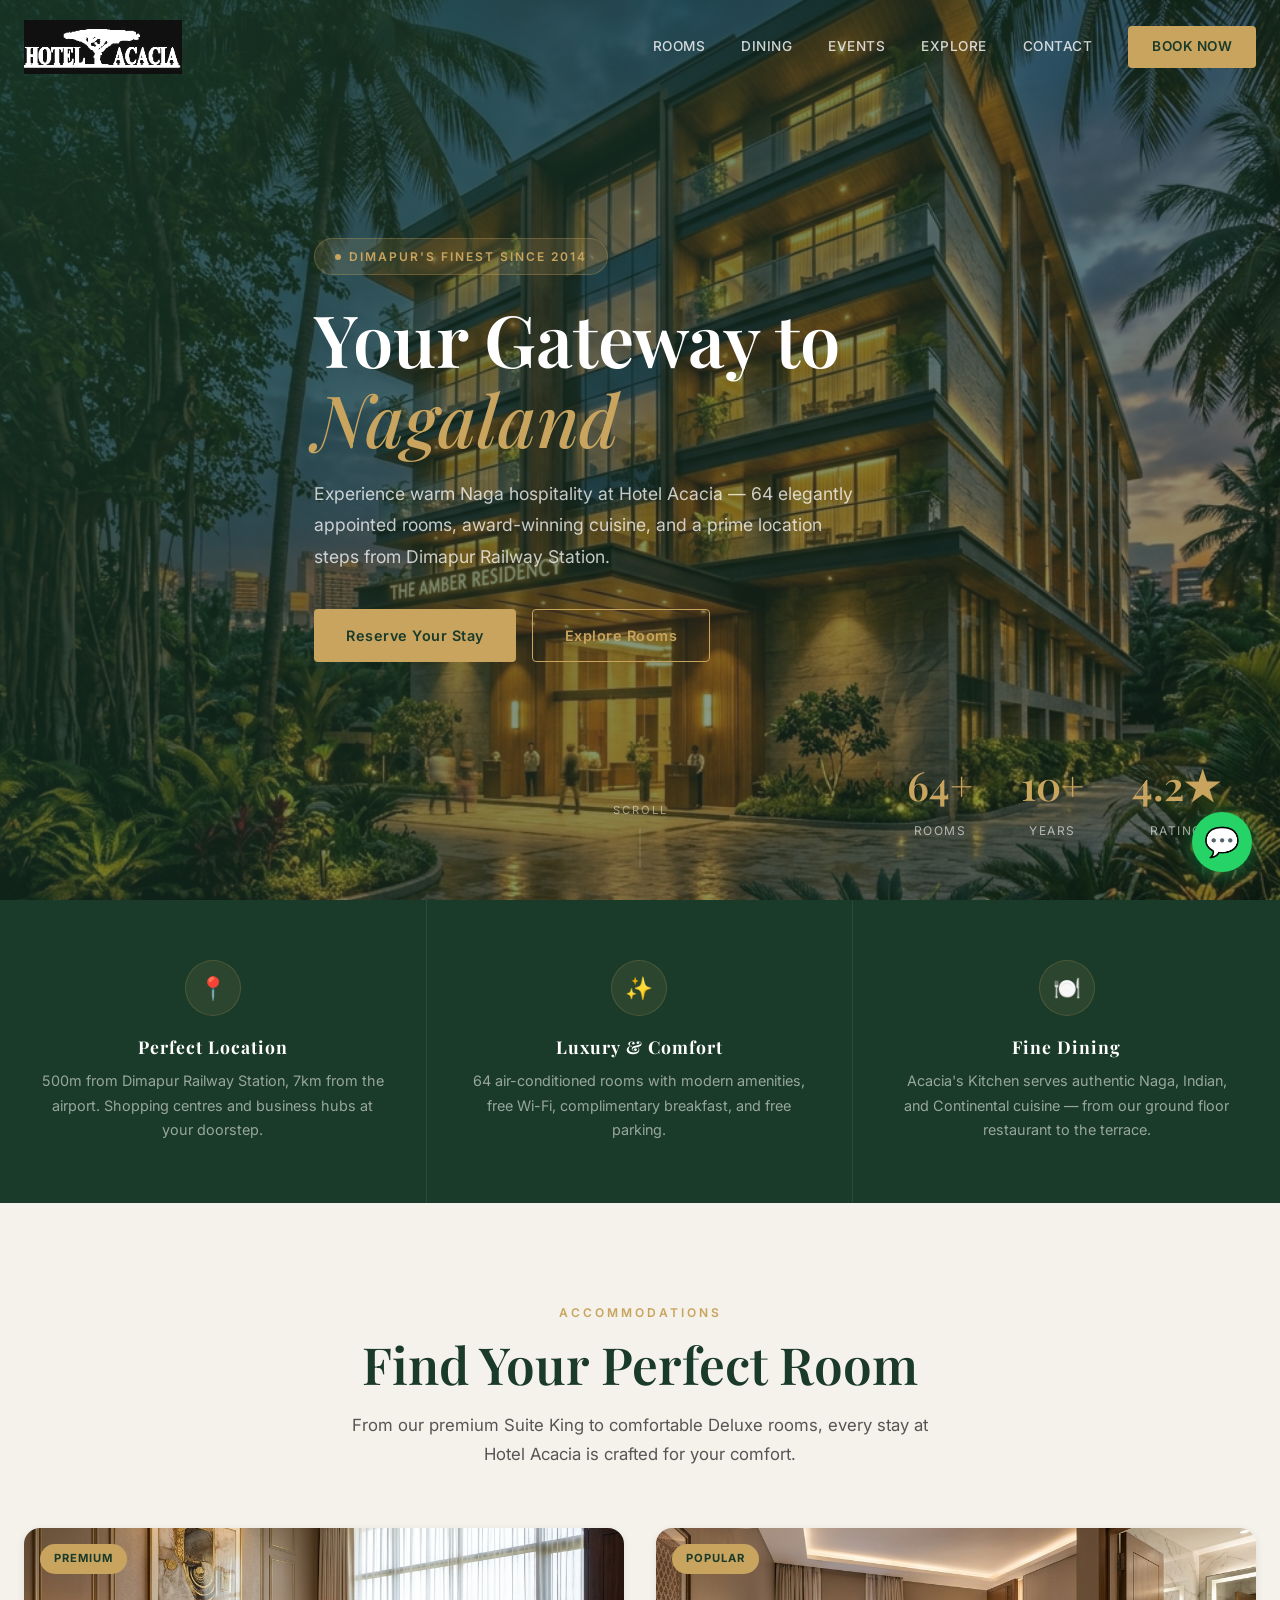
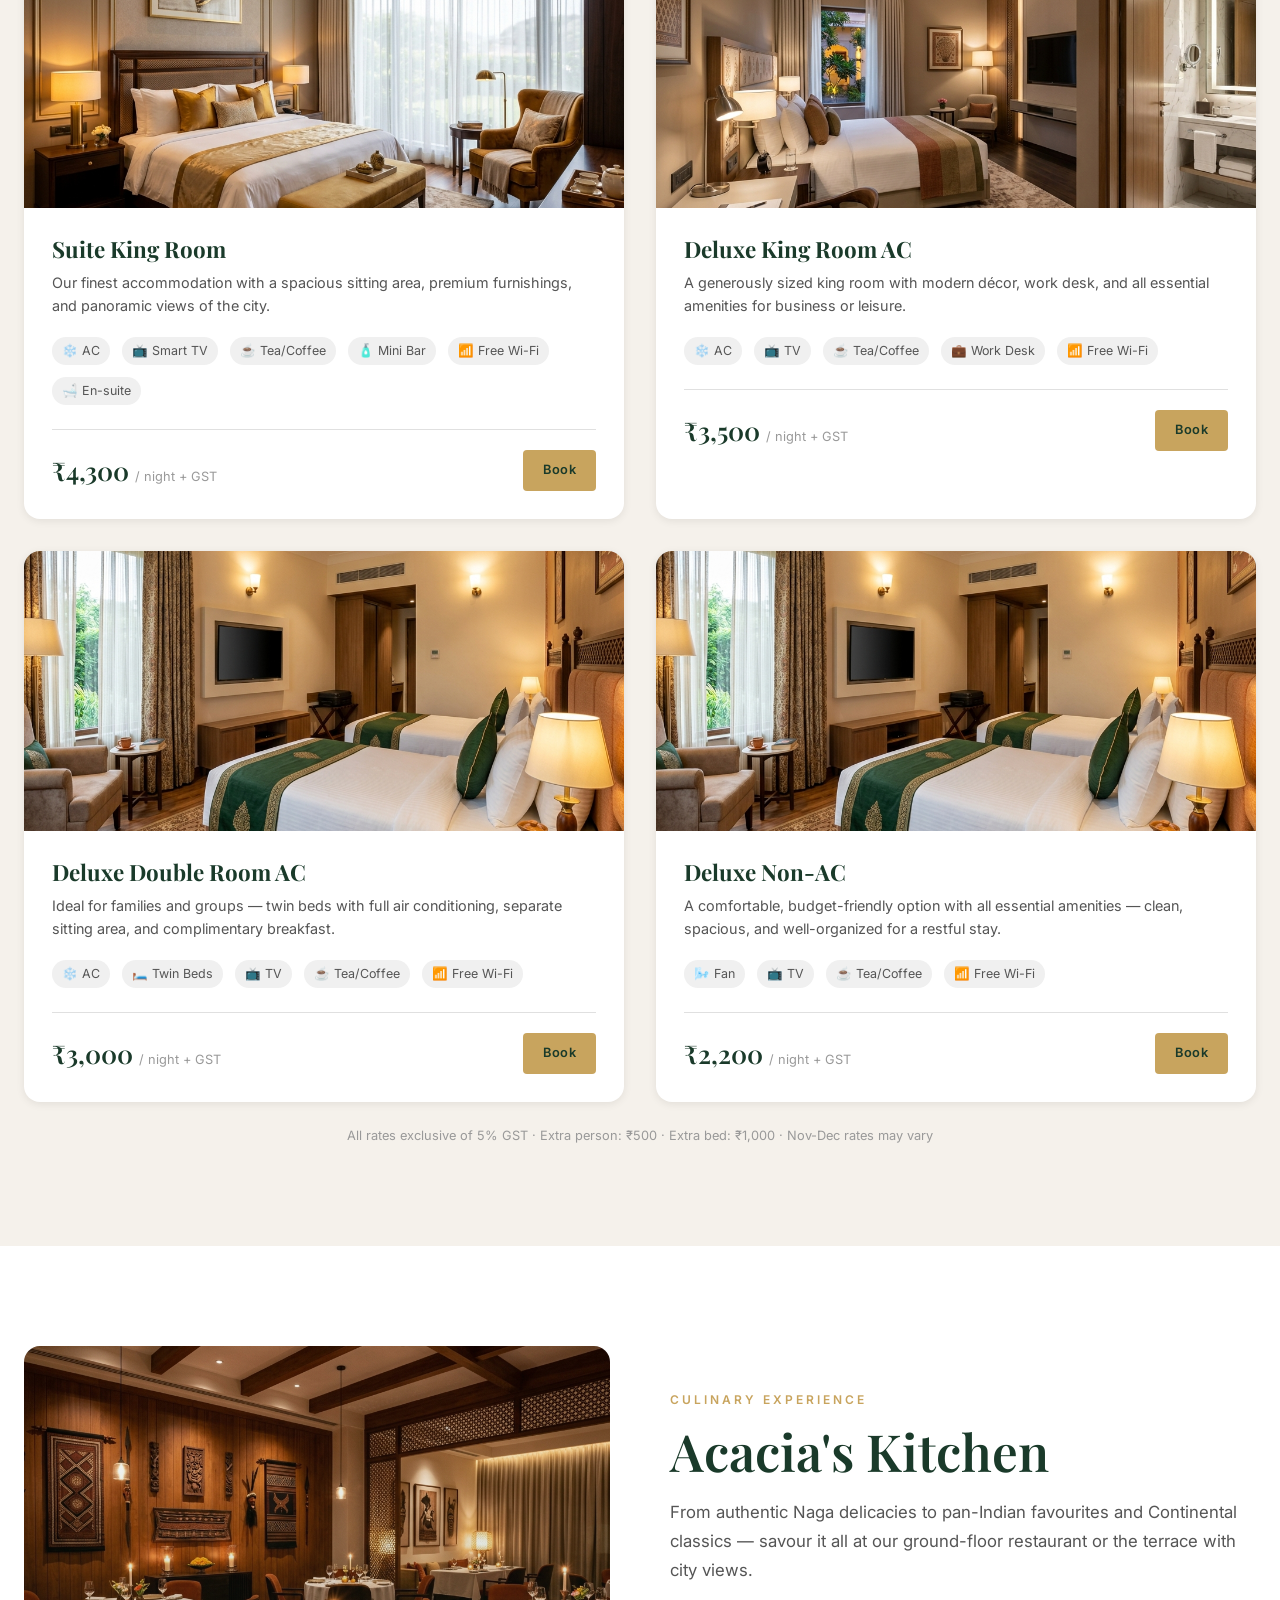
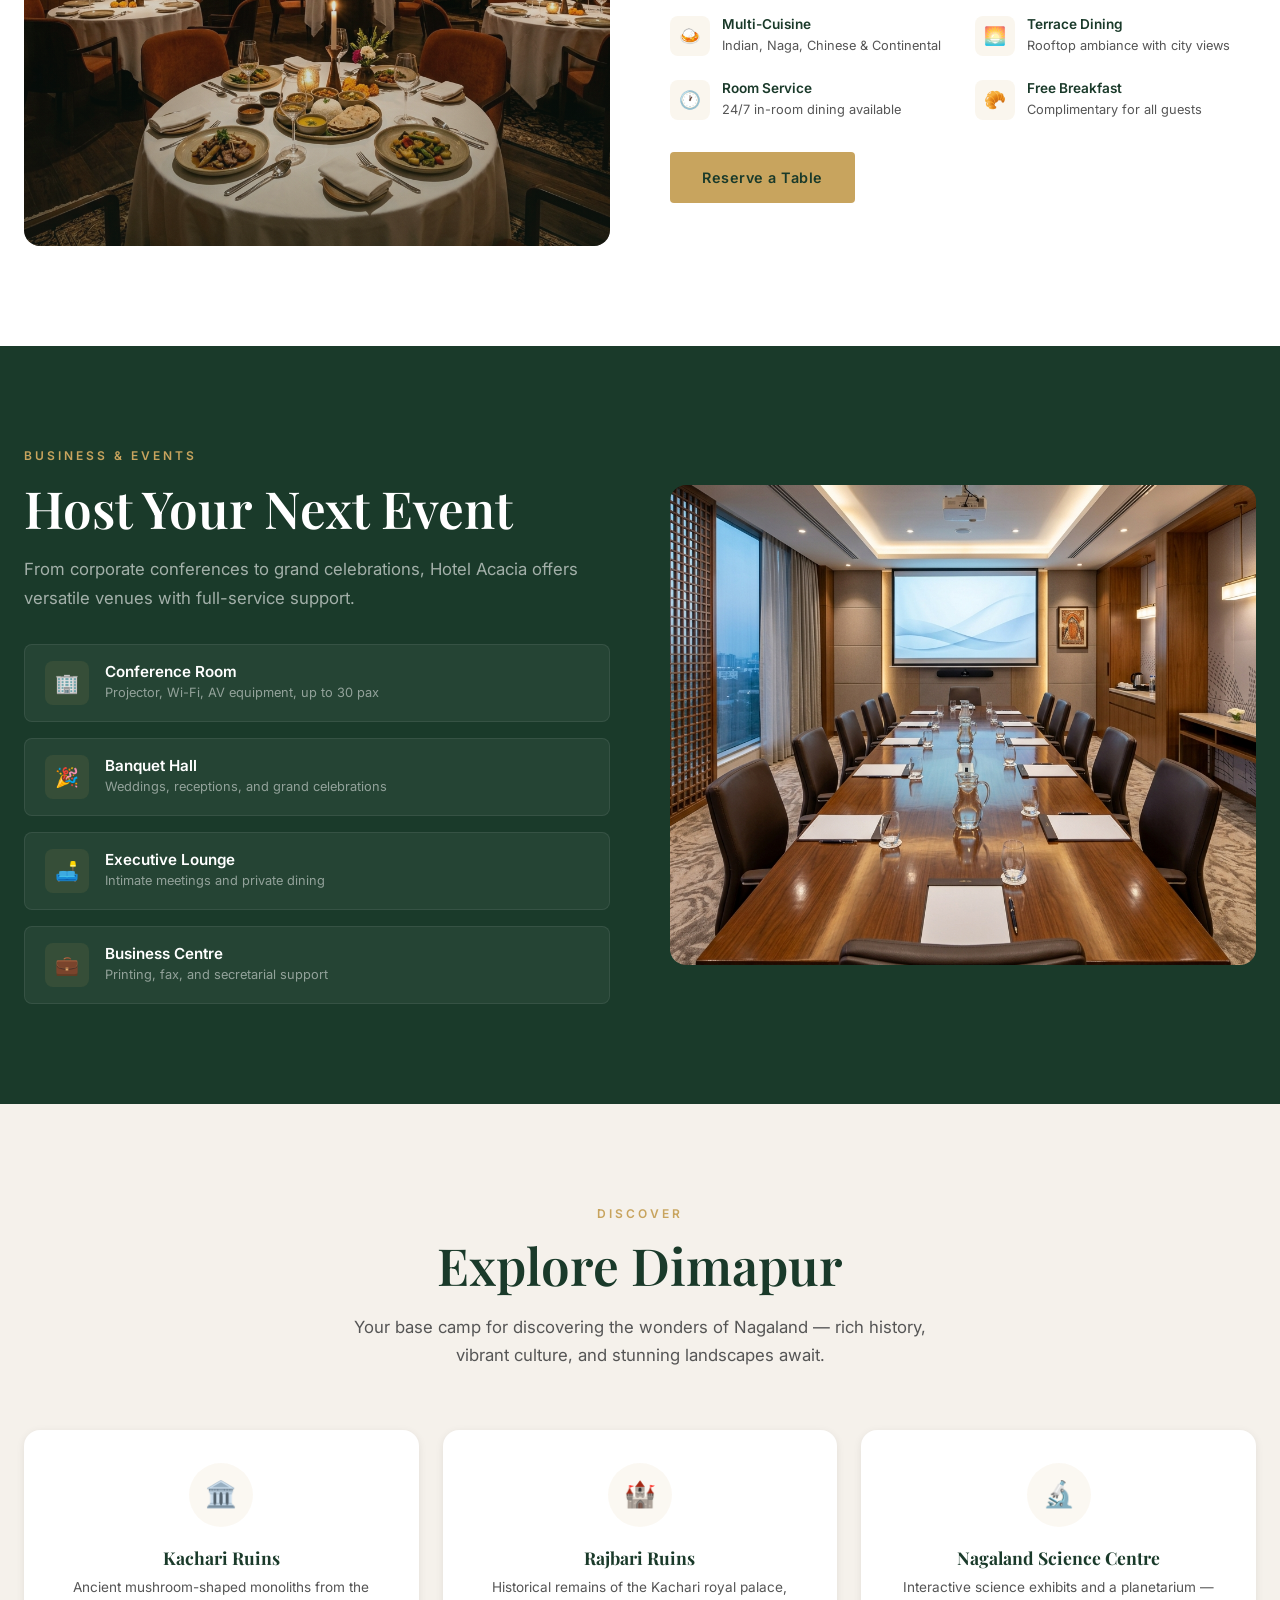
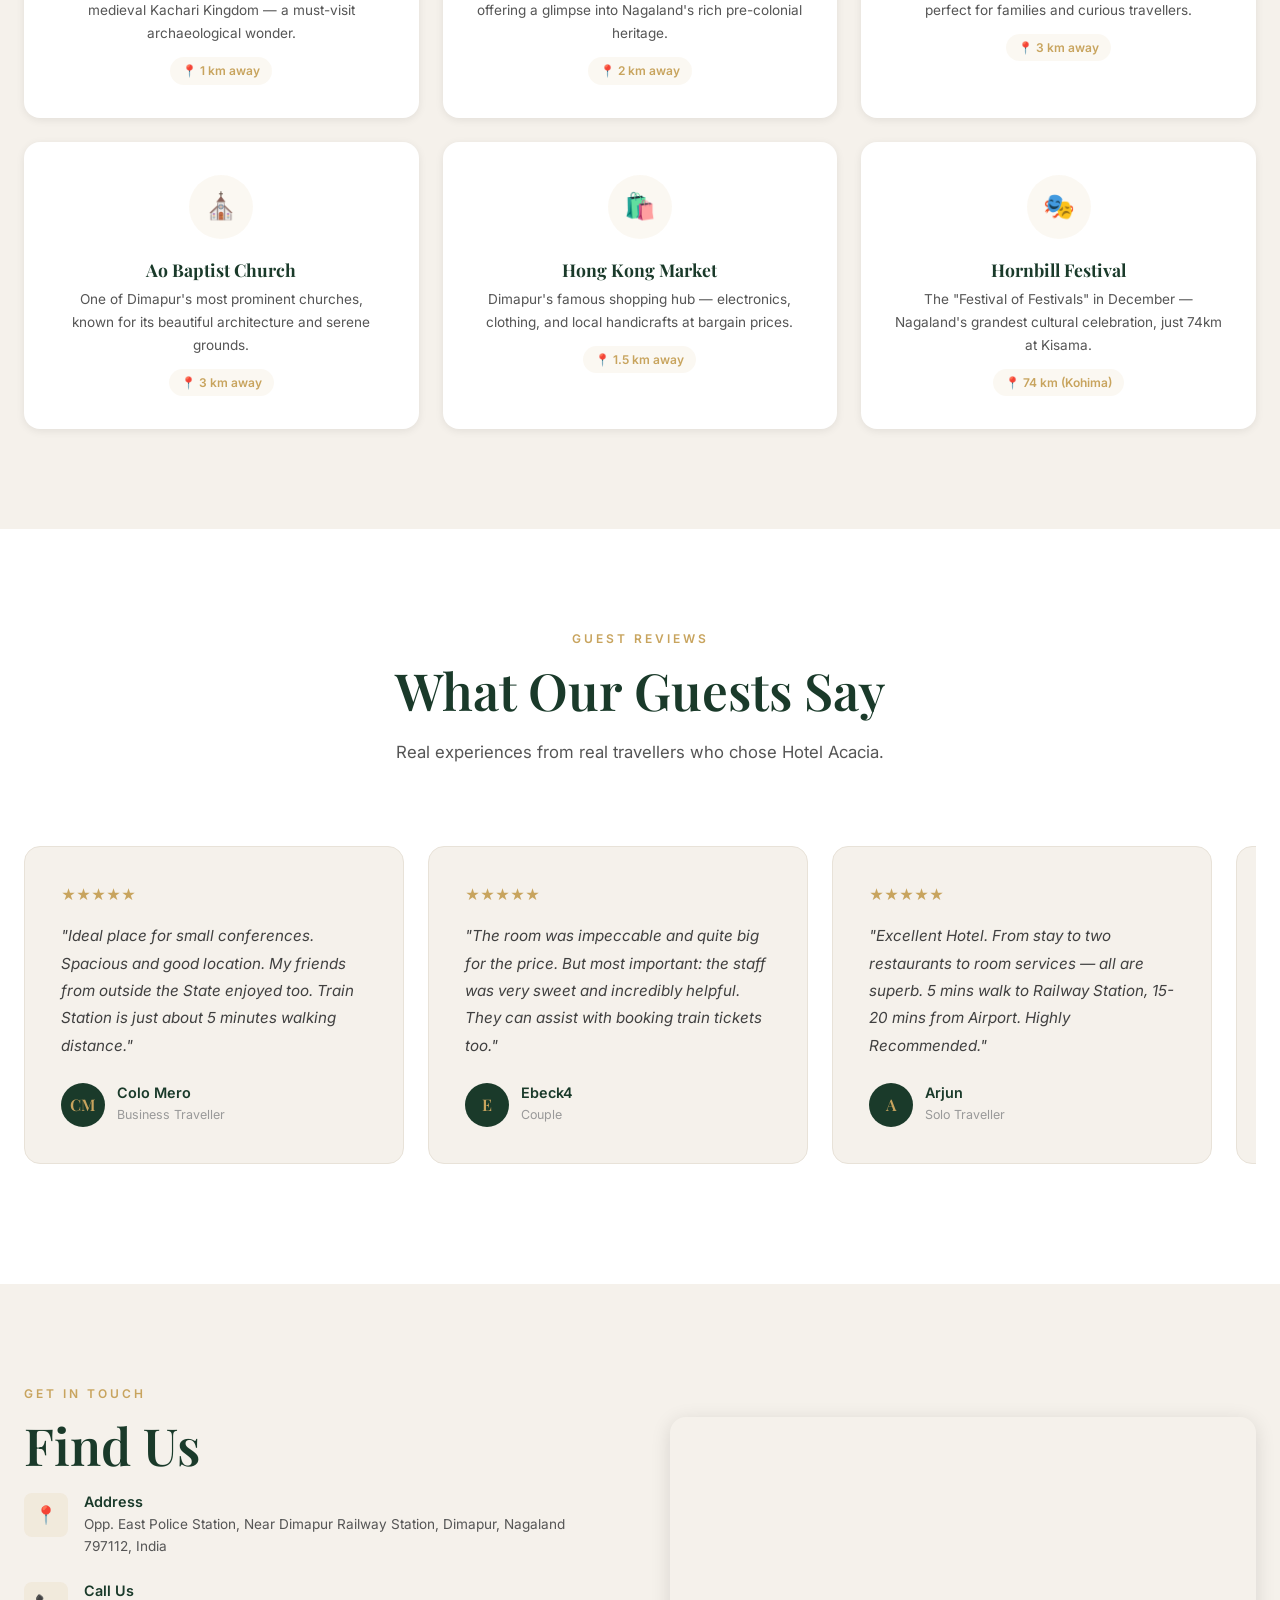
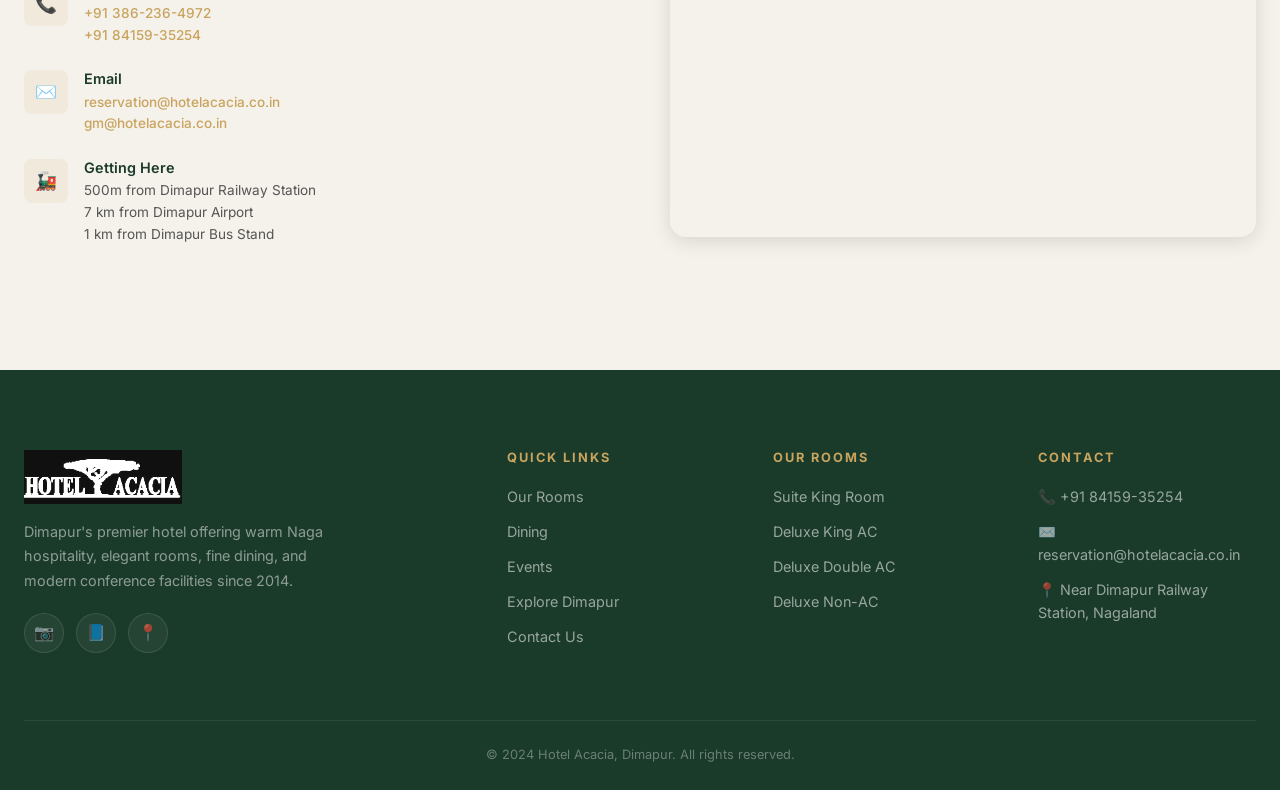
==== commit 0b433af9: "Update logo to official Hotel Acacia image" ====
--- a/index.html
+++ b/index.html
@@ -15,7 +15,7 @@
 <!-- Preloader -->
 <div class="preloader">
   <div class="preloader-content">
-    <div class="preloader-logo">HOTEL ACACIA</div>
+    <div class="preloader-logo"><img src="images/logo.jpg" alt="Hotel Acacia Logo"></div>
     <div class="preloader-bar"><span></span></div>
   </div>
 </div>
@@ -23,7 +23,7 @@
 <!-- Navbar -->
 <nav class="navbar" id="navbar">
   <div class="container">
-    <a href="#" class="nav-logo">ACACIA <span>HOTEL</span></a>
+    <a href="#" class="nav-logo"><img src="images/logo.jpg" alt="Hotel Acacia Logo"></a>
     <div class="nav-links">
       <a href="#rooms">Rooms</a>
       <a href="#dining">Dining</a>
@@ -412,7 +412,7 @@
   <div class="container">
     <div class="footer-grid">
       <div class="footer-brand">
-        <a href="#" class="nav-logo">ACACIA <span>HOTEL</span></a>
+        <a href="#" class="nav-logo"><img src="images/logo.jpg" alt="Hotel Acacia Logo"></a>
         <p>Dimapur's premier hotel offering warm Naga hospitality, elegant rooms, fine dining, and modern conference facilities since 2014.</p>
         <div class="footer-social">
           <a href="https://www.instagram.com/hotel_acacia2014/" target="_blank" rel="noopener" aria-label="Instagram">📷</a>
--- a/css/components.css
+++ b/css/components.css
@@ -12,9 +12,11 @@
 .preloader.hidden { opacity: 0; visibility: hidden; pointer-events: none; }
 .preloader-content { text-align: center; }
 .preloader-logo {
-  font-family: var(--font-heading);
-  font-size: 2rem; color: var(--gold);
-  letter-spacing: 4px; margin-bottom: 24px;
+  margin-bottom: 24px; text-align: center;
+}
+.preloader-logo img {
+  height: 50px; width: auto; margin: 0 auto;
+  filter: invert(1) brightness(1.5) sepia(1) hue-rotate(5deg) saturate(3);
 }
 .preloader-bar {
   width: 200px; height: 2px;
@@ -44,11 +46,16 @@
   display: flex; align-items: center; justify-content: space-between;
 }
 .nav-logo {
-  font-family: var(--font-heading);
-  font-size: 1.5rem; font-weight: 600;
-  color: var(--gold); letter-spacing: 2px;
-}
-.nav-logo span { color: var(--white); font-weight: 400; }
+  display: block;
+}
+.nav-logo img {
+  height: 54px; width: auto;
+  filter: invert(1) brightness(2);
+  transition: all var(--transition-fast);
+}
+.navbar.scrolled .nav-logo img {
+  height: 44px;
+}
 .nav-links {
   display: flex; align-items: center; gap: 36px;
 }
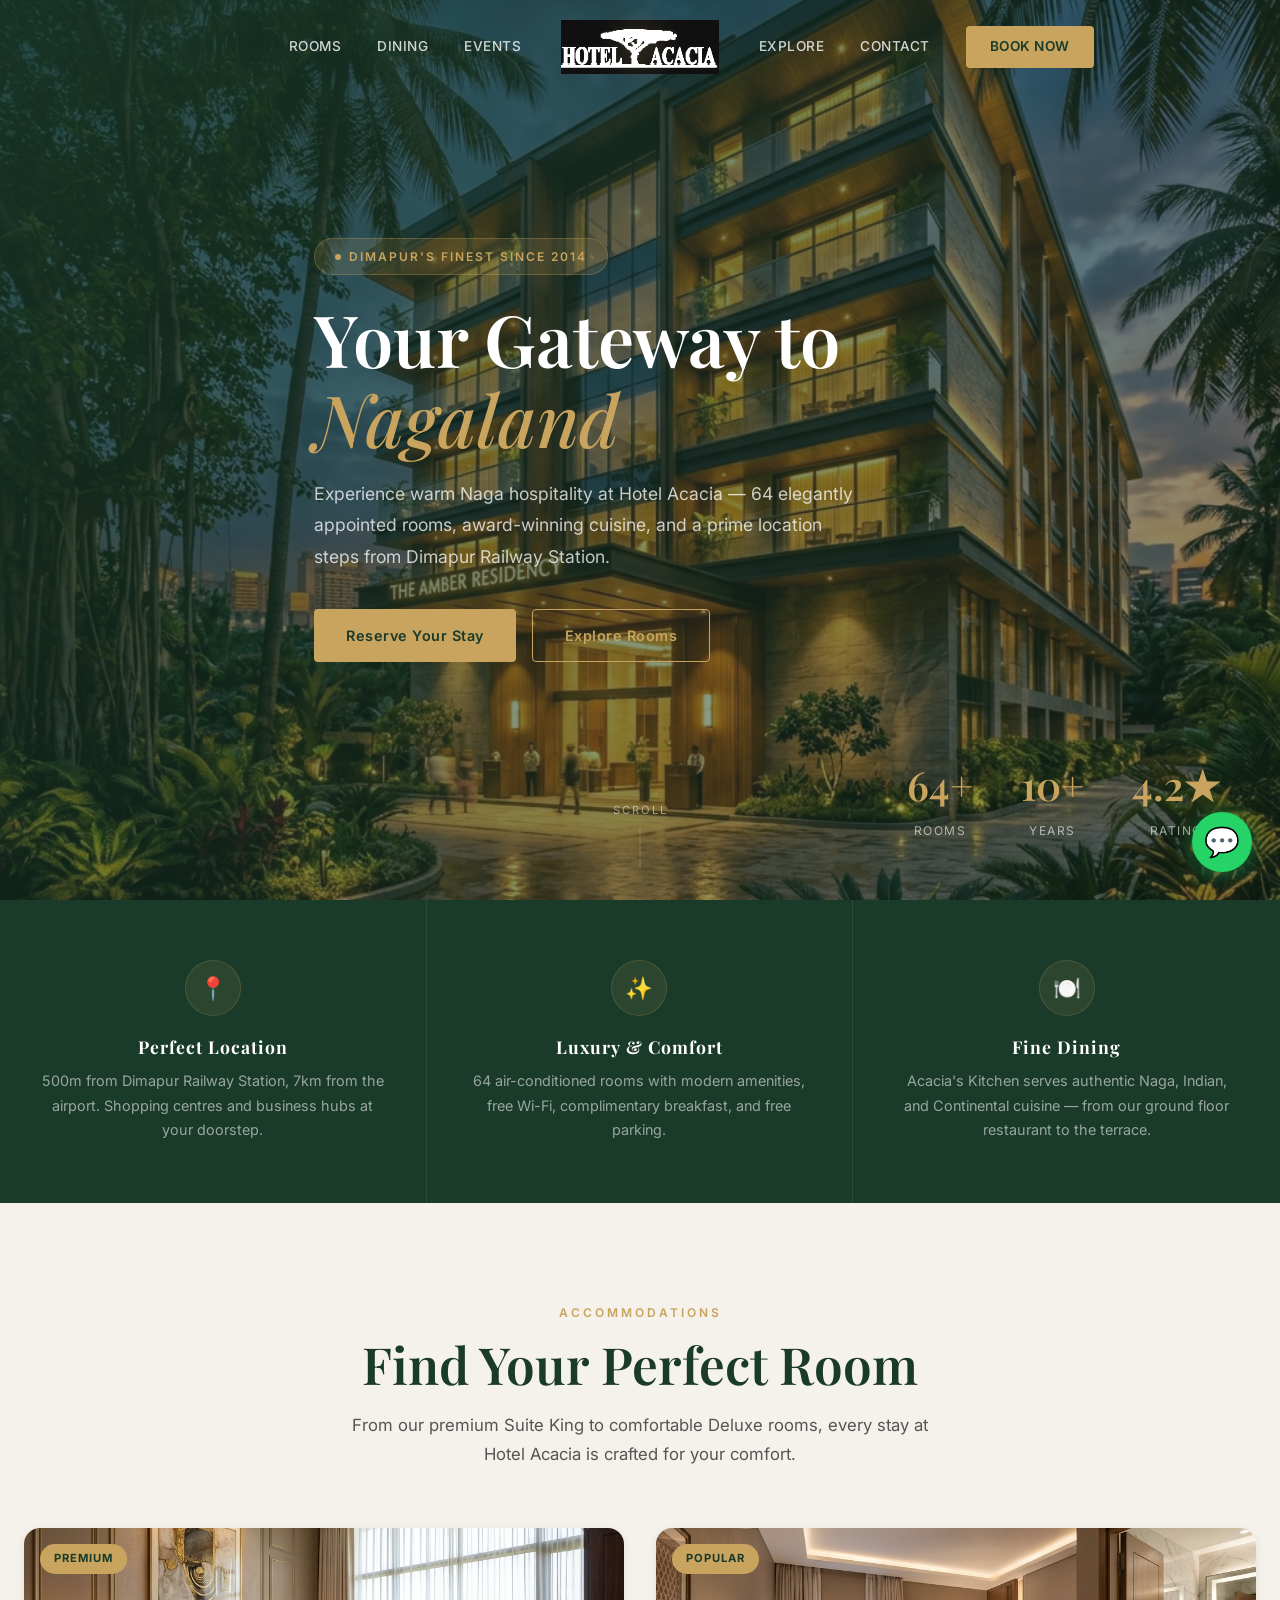
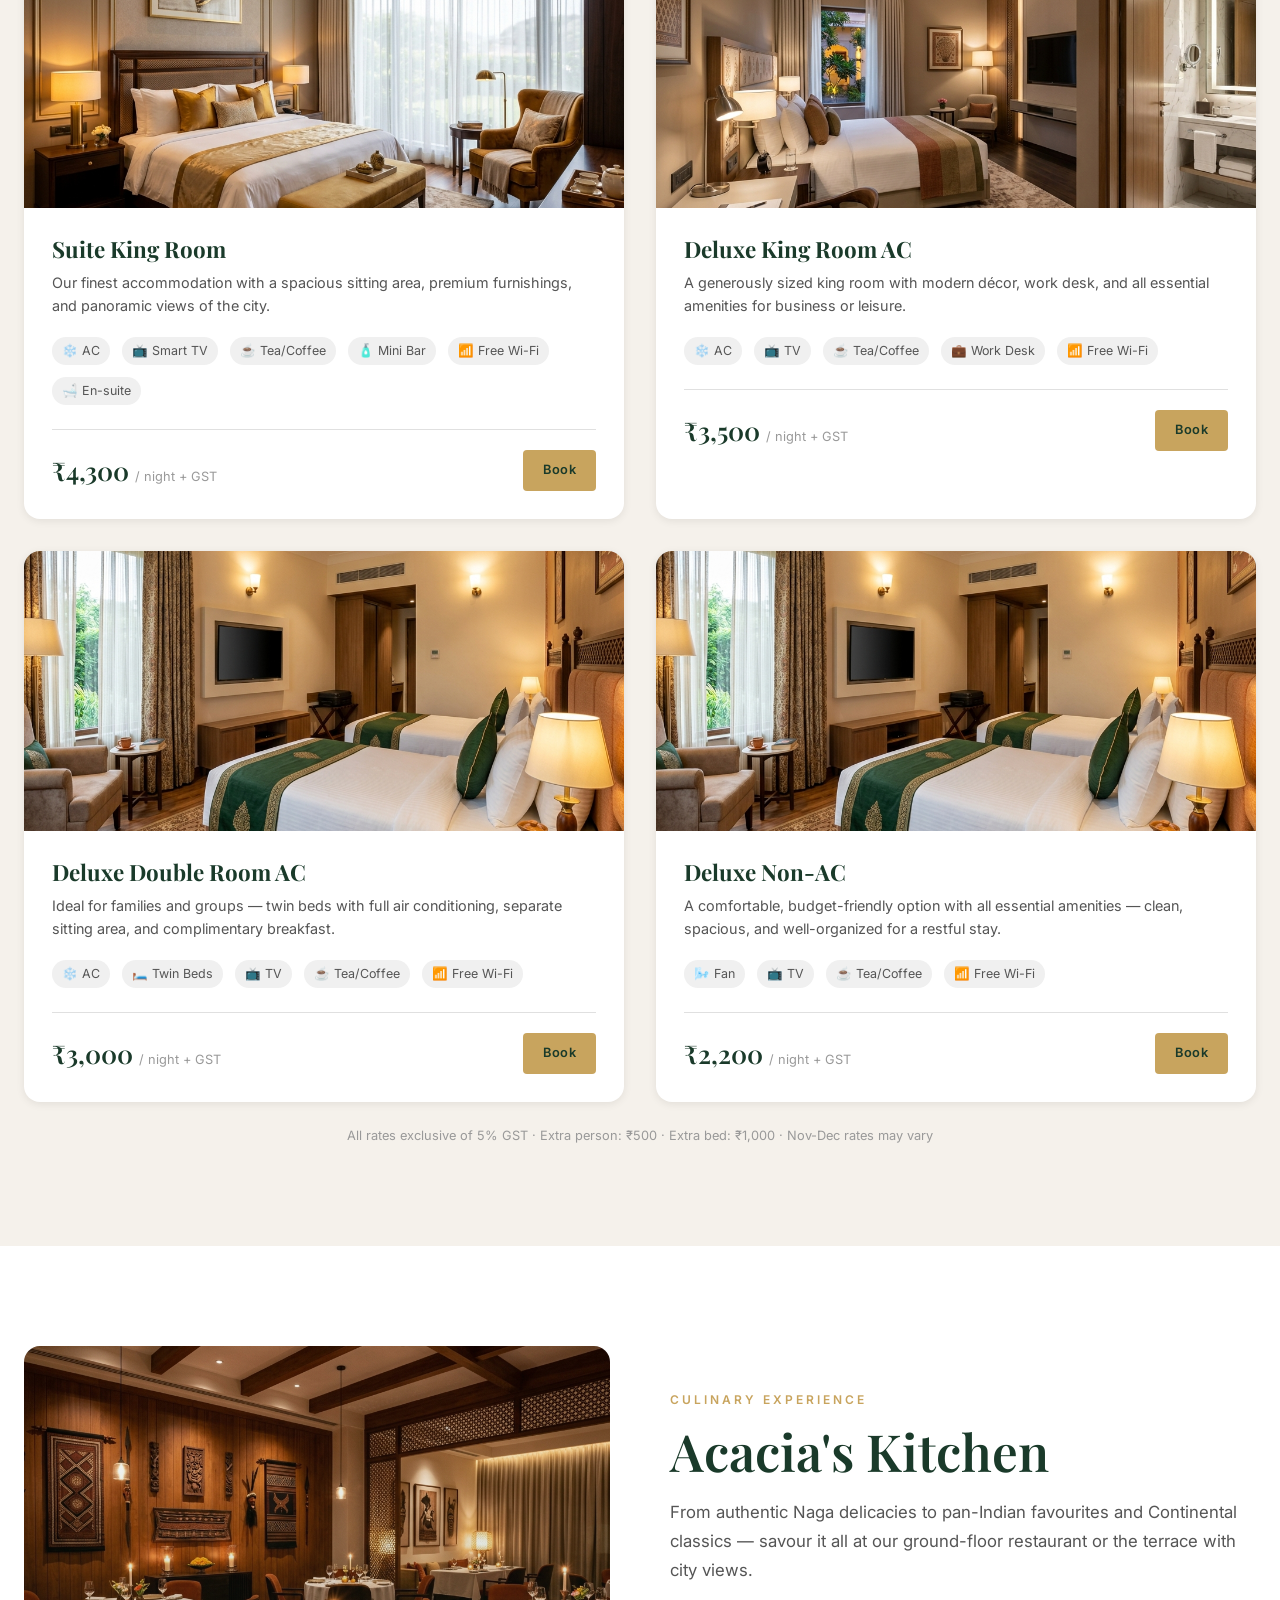
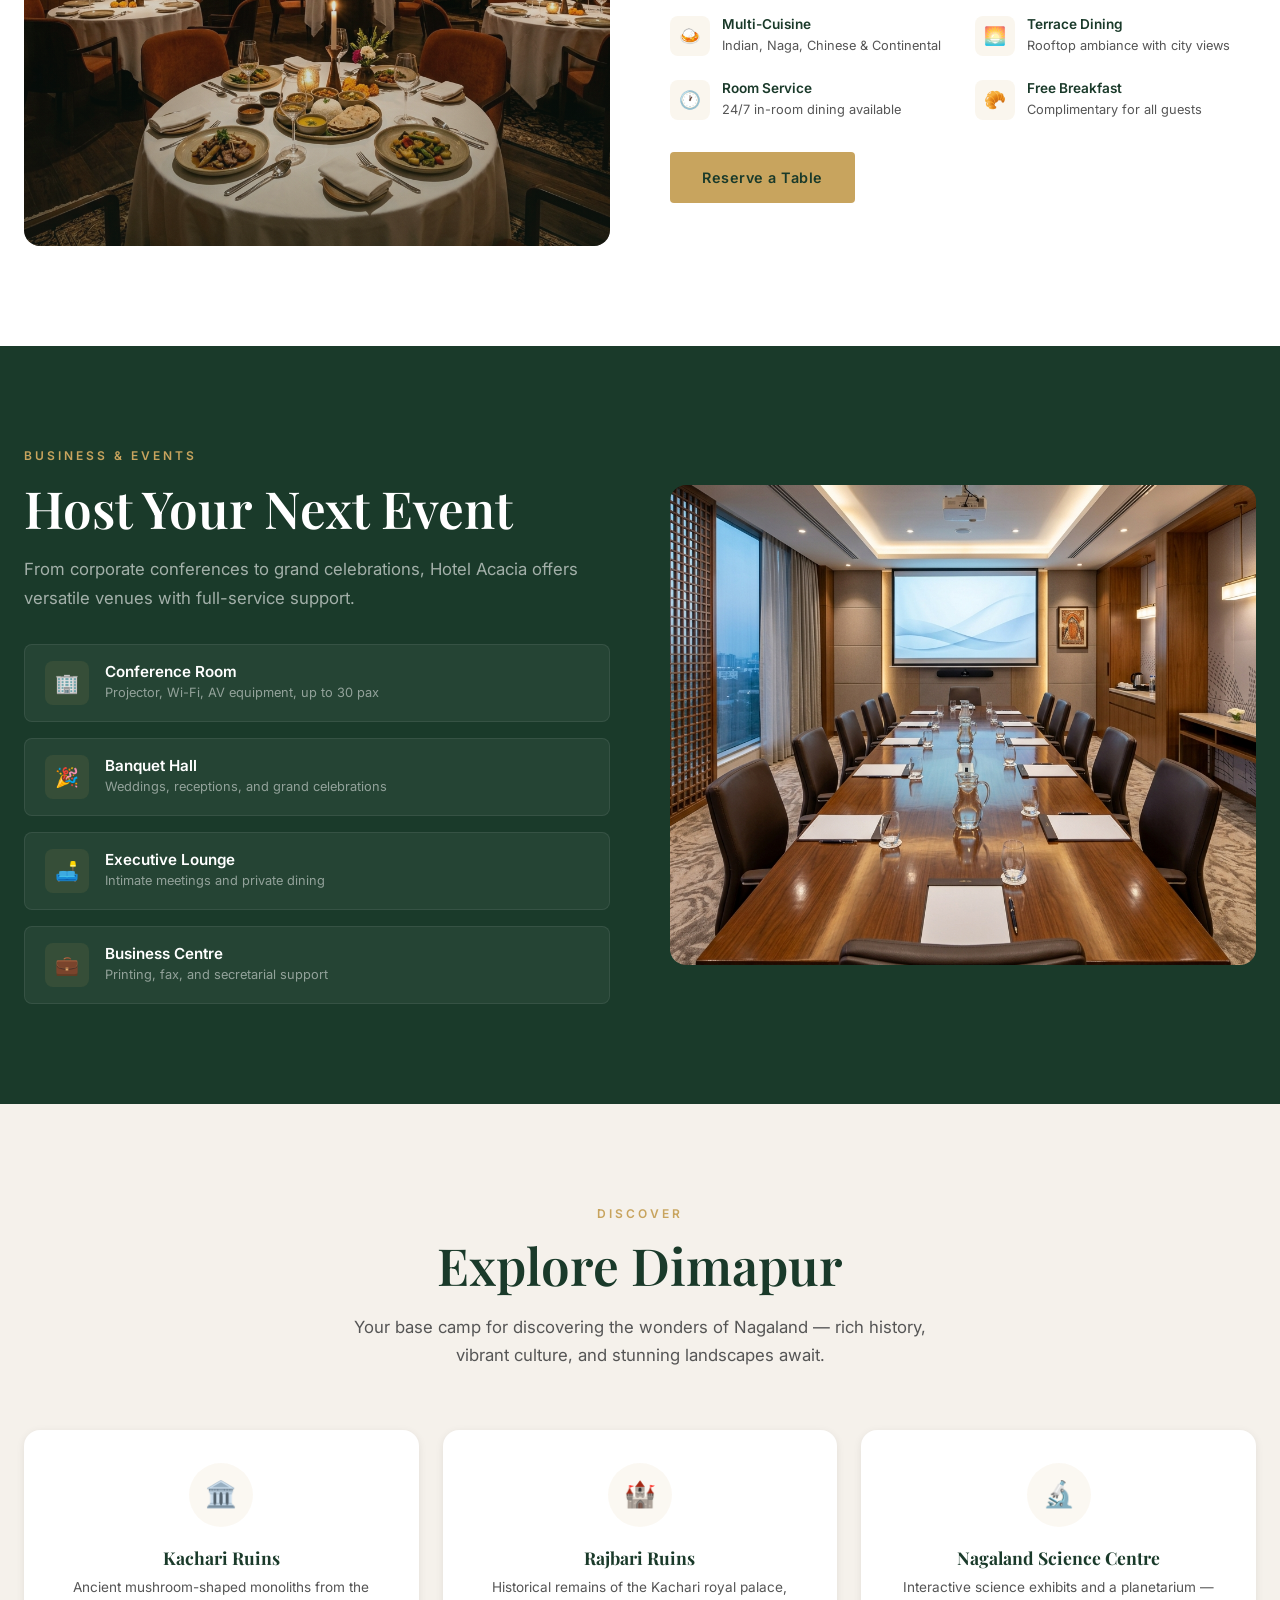
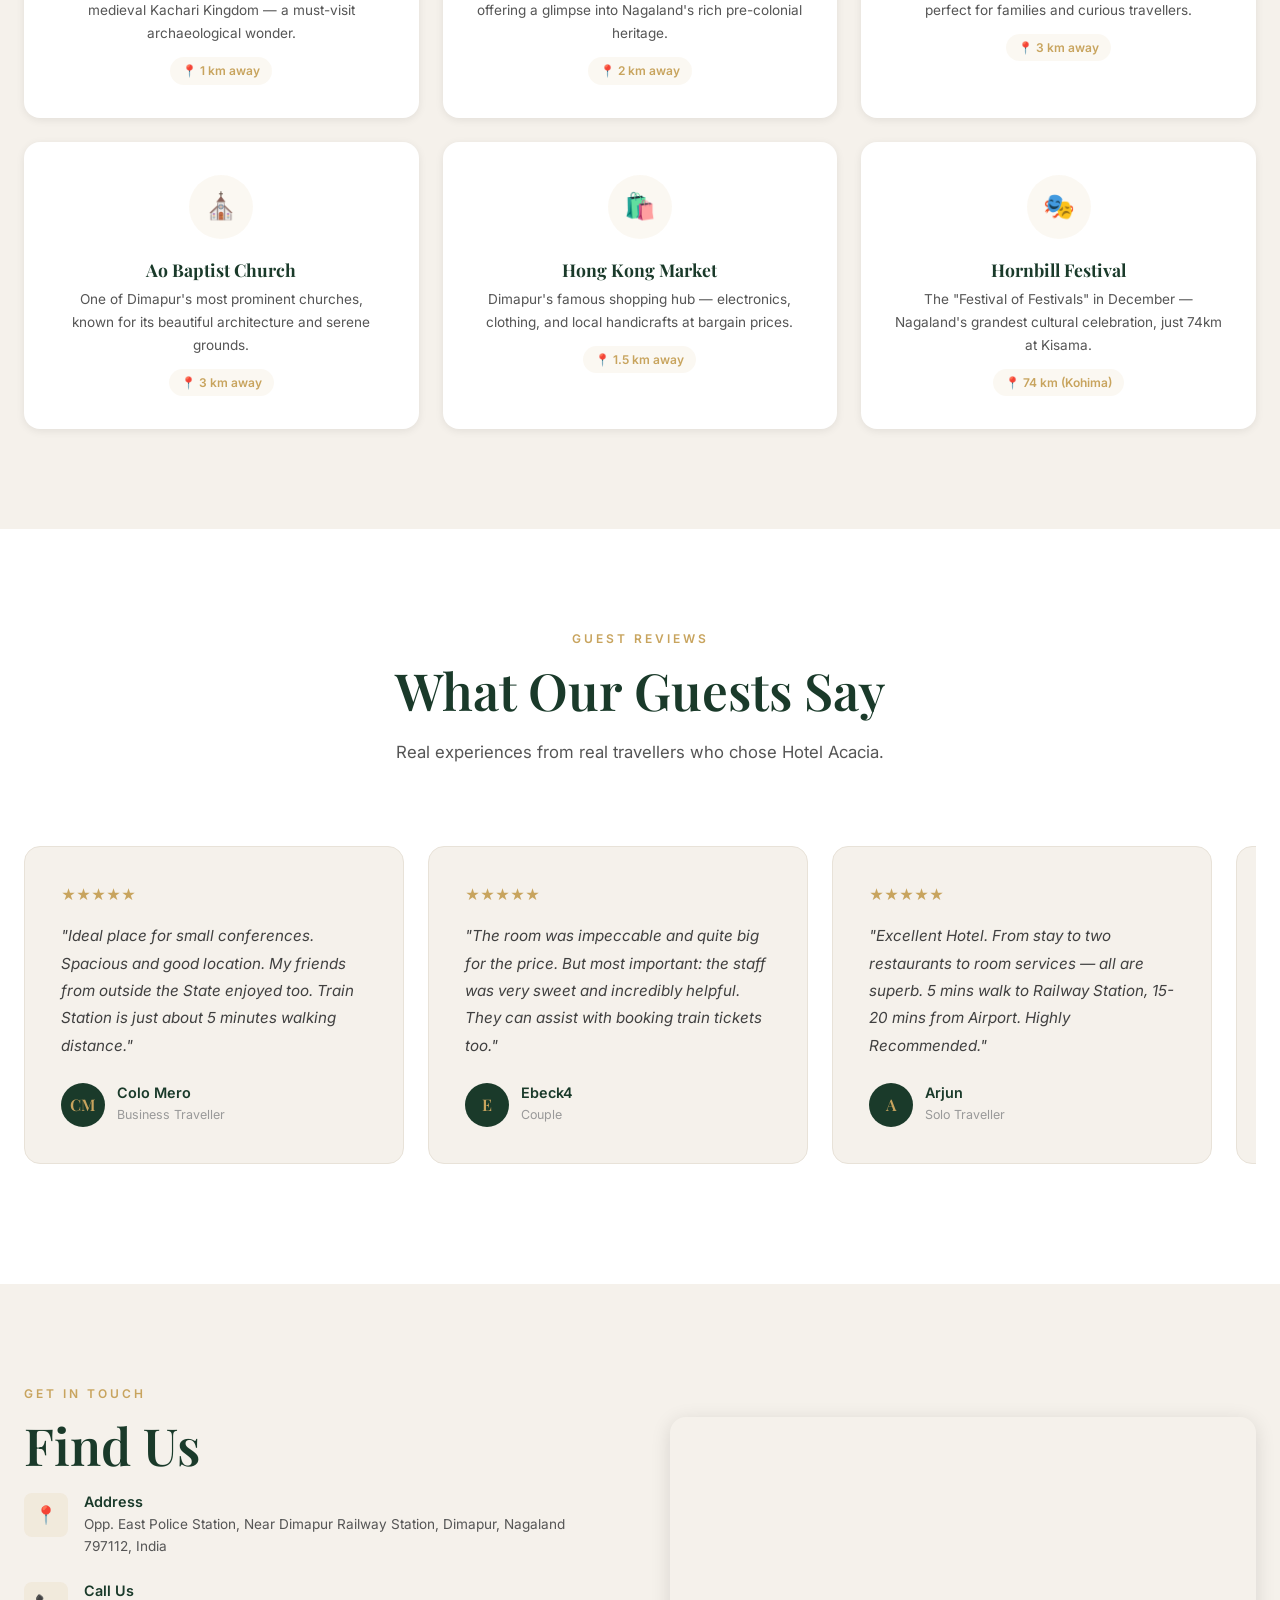
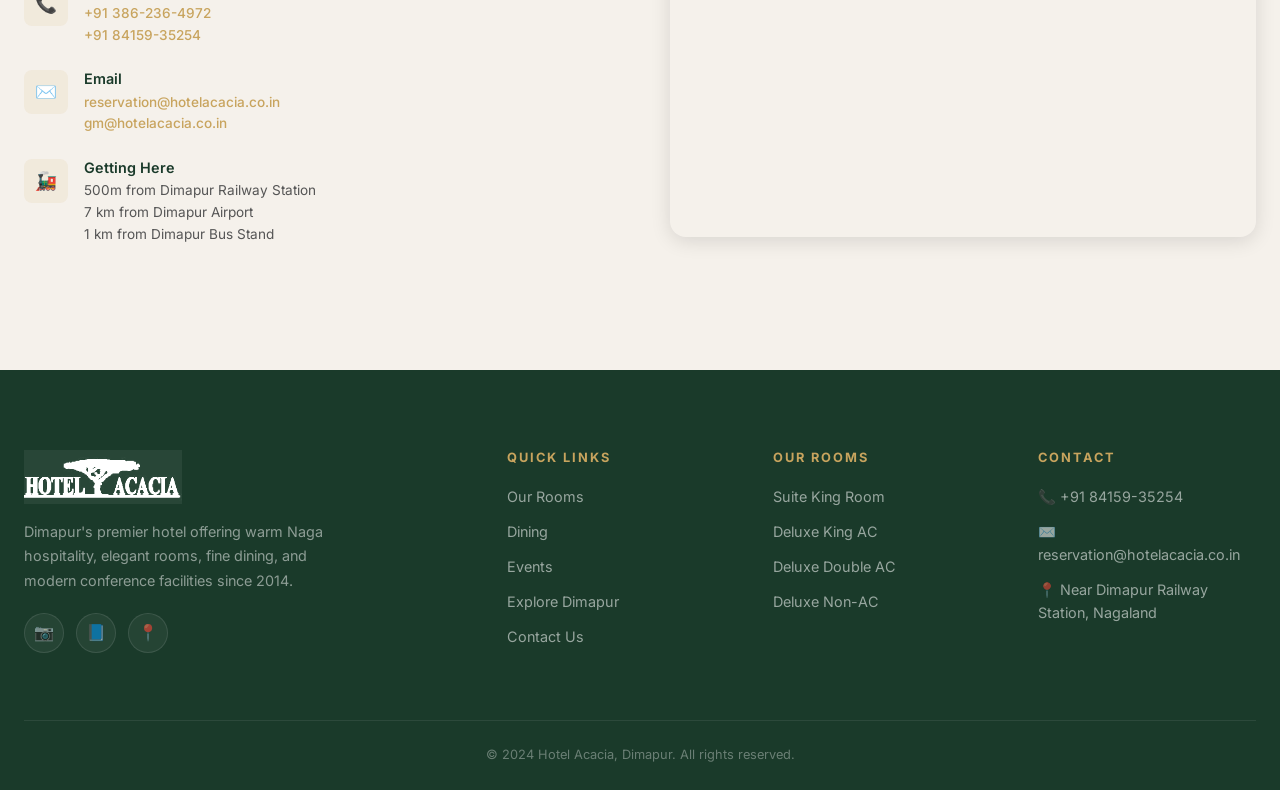
==== commit e51c06f3: "Fix logo transparency and update to creative split-navbar design" ====
--- a/index.html
+++ b/index.html
@@ -23,11 +23,13 @@
 <!-- Navbar -->
 <nav class="navbar" id="navbar">
   <div class="container">
-    <a href="#" class="nav-logo"><img src="images/logo.jpg" alt="Hotel Acacia Logo"></a>
-    <div class="nav-links">
+    <div class="nav-links nav-links-left">
       <a href="#rooms">Rooms</a>
       <a href="#dining">Dining</a>
       <a href="#events">Events</a>
+    </div>
+    <a href="#" class="nav-logo"><img src="images/logo.jpg" alt="Hotel Acacia Logo"></a>
+    <div class="nav-links nav-links-right">
       <a href="#explore">Explore</a>
       <a href="#contact">Contact</a>
       <a href="#" class="nav-cta" data-action="book">Book Now</a>
--- a/css/components.css
+++ b/css/components.css
@@ -17,6 +17,7 @@
 .preloader-logo img {
   height: 50px; width: auto; margin: 0 auto;
   filter: invert(1) brightness(1.5) sepia(1) hue-rotate(5deg) saturate(3);
+  mix-blend-mode: screen;
 }
 .preloader-bar {
   width: 200px; height: 2px;
@@ -43,21 +44,42 @@
   box-shadow: 0 2px 20px rgba(0,0,0,0.15);
 }
 .navbar .container {
-  display: flex; align-items: center; justify-content: space-between;
+  display: grid;
+  grid-template-columns: 1fr auto 1fr;
+  align-items: center;
 }
 .nav-logo {
-  display: block;
-}
+  display: flex; justify-content: center; align-items: center;
+  position: relative;
+}
+.nav-logo::before {
+  content: ''; position: absolute;
+  width: 90px; height: 90px;
+  background: radial-gradient(circle, rgba(200,164,94,0.15) 0%, transparent 65%);
+  border-radius: 50%; z-index: -1;
+  transition: all 0.4s ease;
+}
+.nav-logo:hover::before { transform: scale(1.15); background: radial-gradient(circle, rgba(200,164,94,0.25) 0%, transparent 70%); }
 .nav-logo img {
   height: 54px; width: auto;
   filter: invert(1) brightness(2);
+  mix-blend-mode: screen;
   transition: all var(--transition-fast);
 }
 .navbar.scrolled .nav-logo img {
   height: 44px;
 }
+.navbar.scrolled .nav-logo::before {
+  opacity: 0;
+}
 .nav-links {
   display: flex; align-items: center; gap: 36px;
+}
+.nav-links-left {
+  justify-content: flex-end; padding-right: 40px;
+}
+.nav-links-right {
+  justify-content: flex-start; padding-left: 40px;
 }
 .nav-links a {
   font-size: 0.85rem; font-weight: 500;
--- a/css/sections.css
+++ b/css/sections.css
@@ -431,7 +431,10 @@
 @media (max-width: 768px) {
   .section { padding: 72px 0; }
 
-  .nav-links { display: none; }
+  .navbar .container { display: flex; justify-content: space-between; }
+  .nav-links-left, .nav-links-right { display: none; }
+  .nav-logo::before { display: none; }
+  
   .hamburger { display: flex; }
 
   .hero { min-height: 600px; }
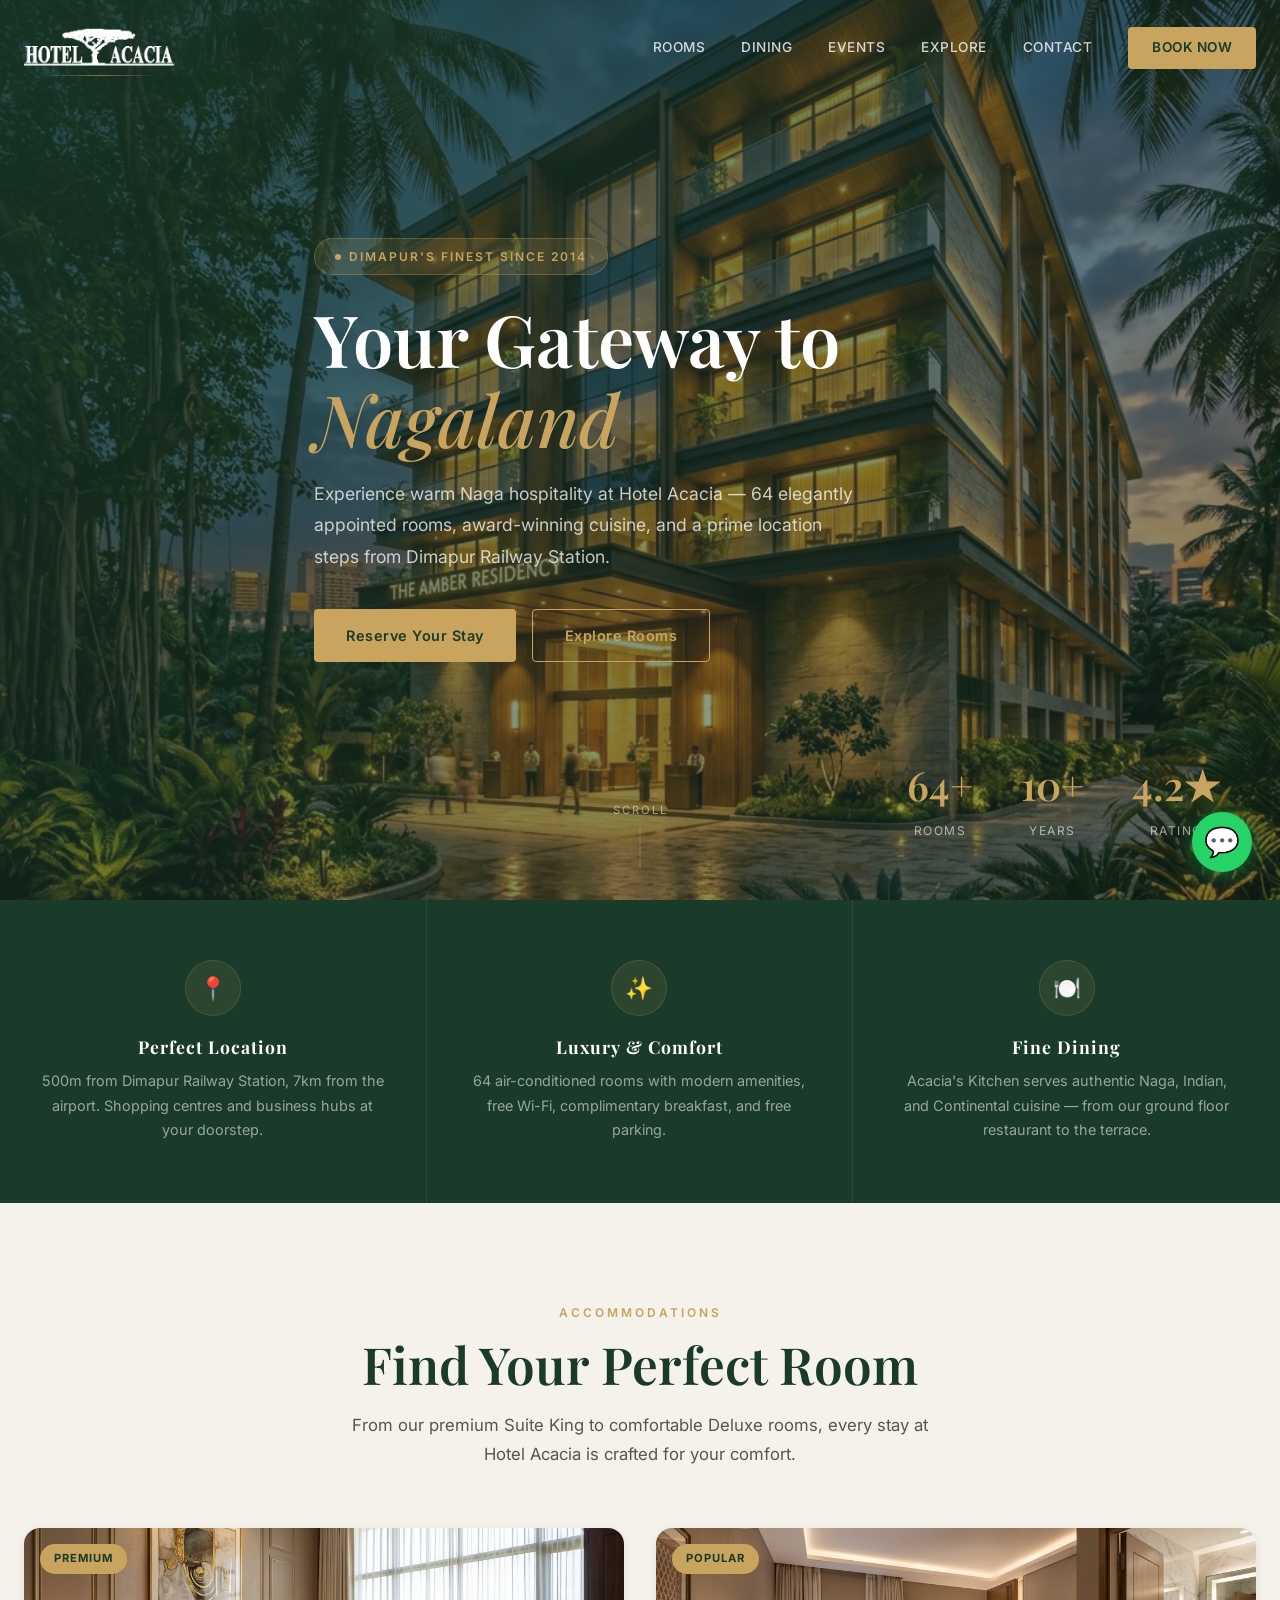
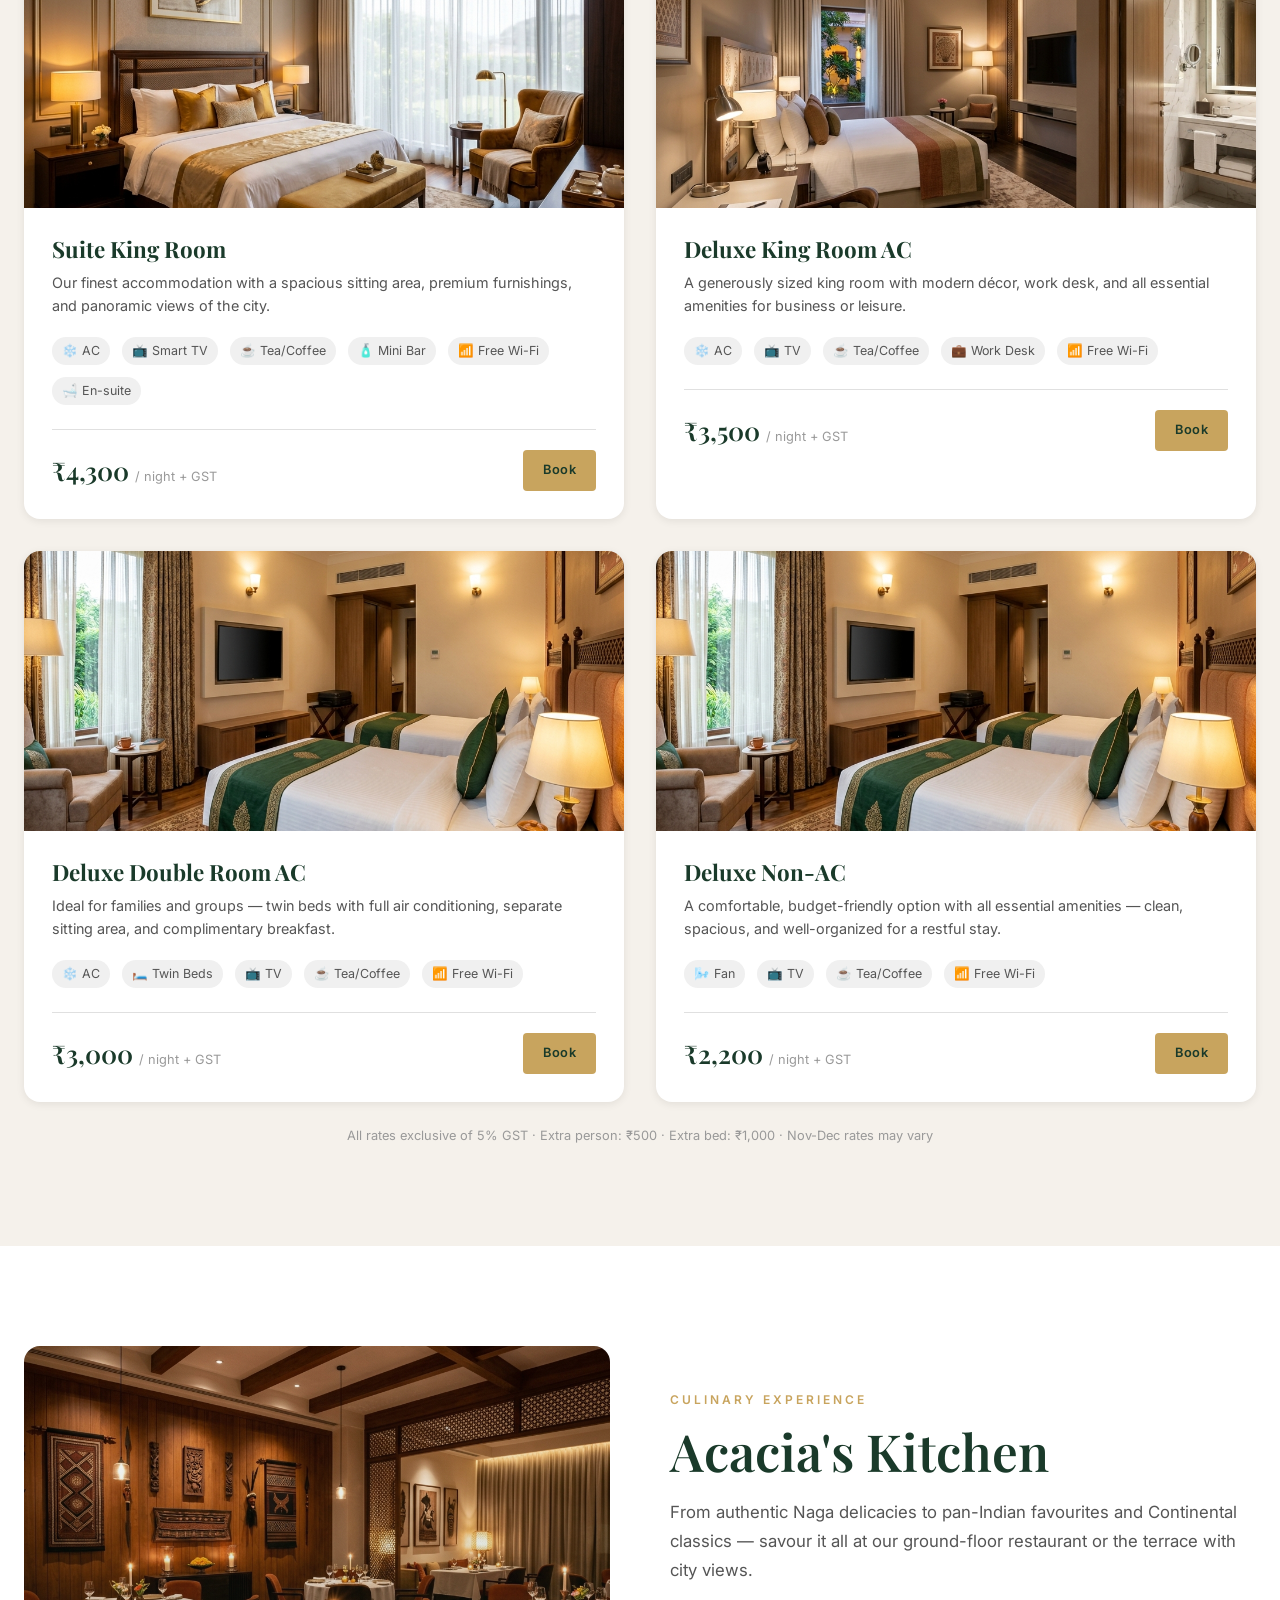
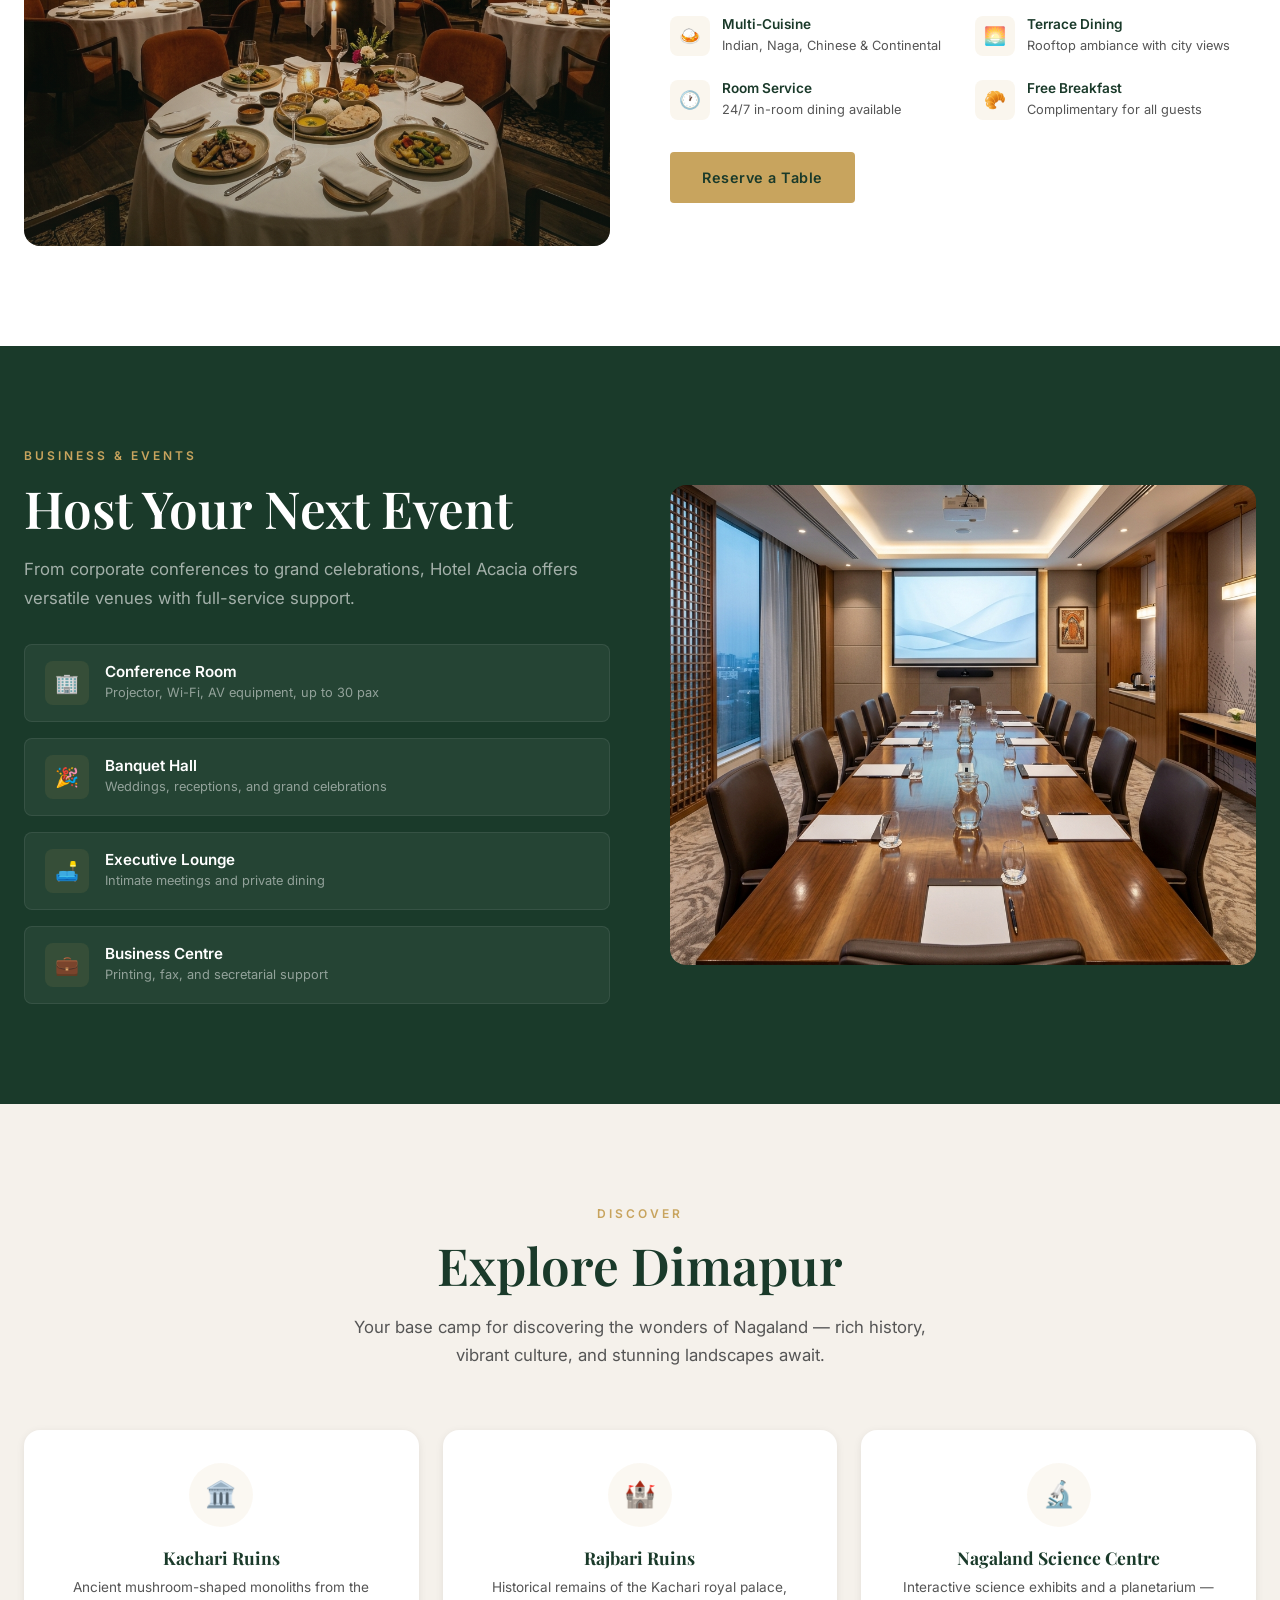
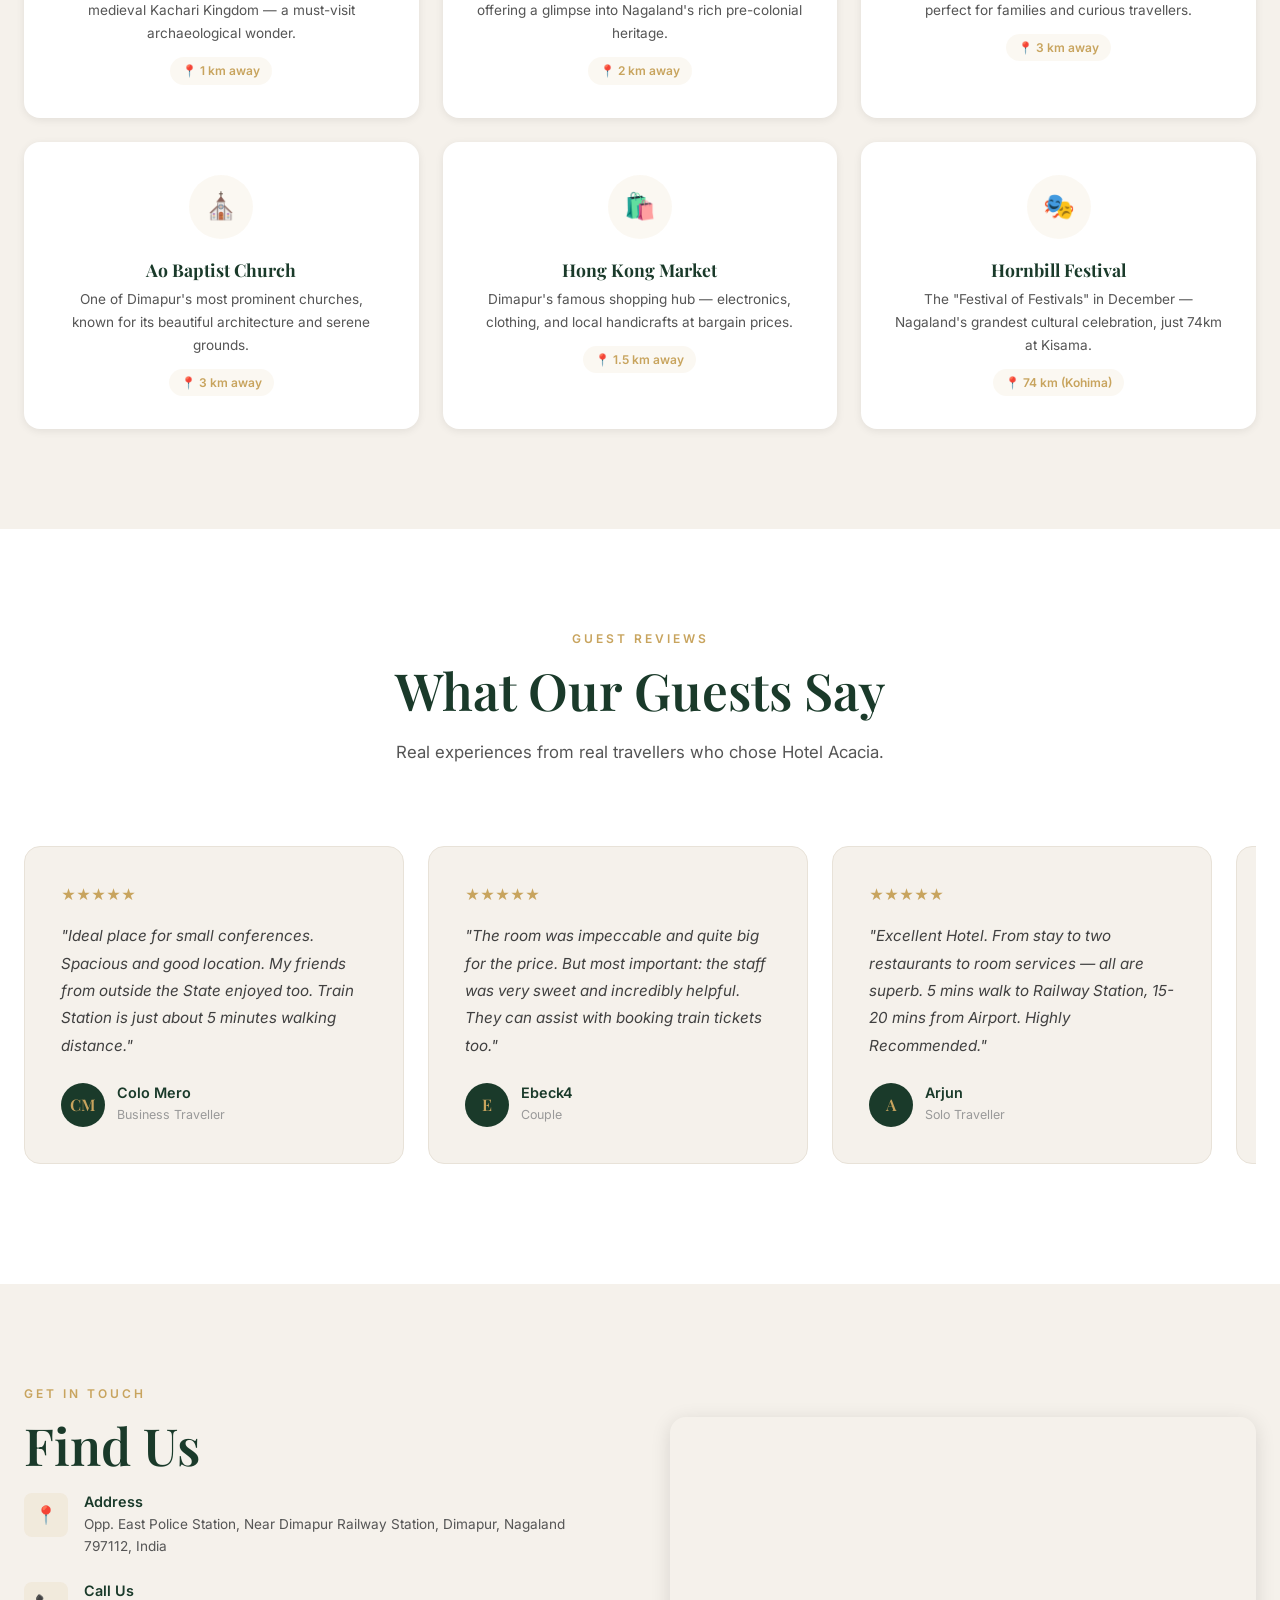
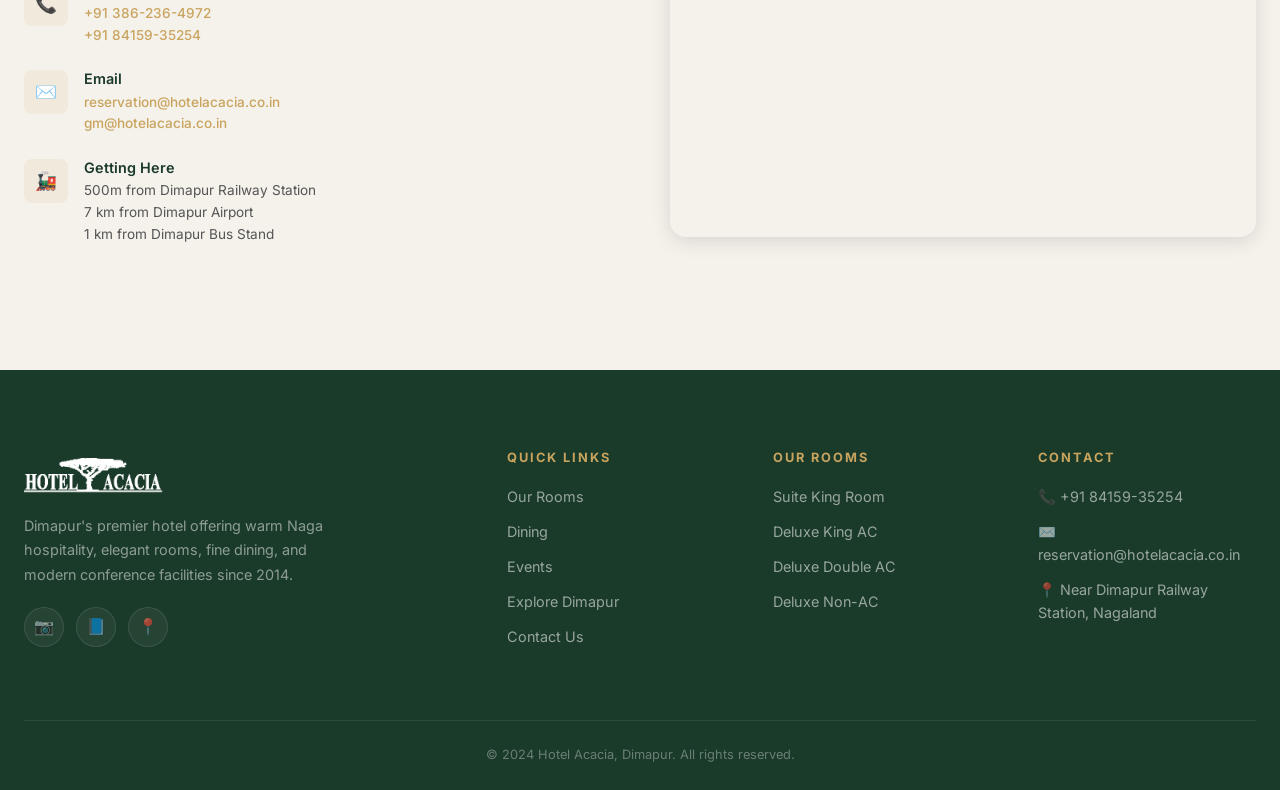
==== commit d80f6b87: "Fix logo: transparent PNG, clean balanced navbar, remove filter hacks" ====
--- a/index.html
+++ b/index.html
@@ -15,7 +15,7 @@
 <!-- Preloader -->
 <div class="preloader">
   <div class="preloader-content">
-    <div class="preloader-logo"><img src="images/logo.jpg" alt="Hotel Acacia Logo"></div>
+    <div class="preloader-logo"><img src="images/logo.png" alt="Hotel Acacia Logo"></div>
     <div class="preloader-bar"><span></span></div>
   </div>
 </div>
@@ -23,13 +23,11 @@
 <!-- Navbar -->
 <nav class="navbar" id="navbar">
   <div class="container">
-    <div class="nav-links nav-links-left">
+    <a href="#" class="nav-logo"><img src="images/logo.png" alt="Hotel Acacia Logo"></a>
+    <div class="nav-links">
       <a href="#rooms">Rooms</a>
       <a href="#dining">Dining</a>
       <a href="#events">Events</a>
-    </div>
-    <a href="#" class="nav-logo"><img src="images/logo.jpg" alt="Hotel Acacia Logo"></a>
-    <div class="nav-links nav-links-right">
       <a href="#explore">Explore</a>
       <a href="#contact">Contact</a>
       <a href="#" class="nav-cta" data-action="book">Book Now</a>
@@ -414,7 +412,7 @@
   <div class="container">
     <div class="footer-grid">
       <div class="footer-brand">
-        <a href="#" class="nav-logo"><img src="images/logo.jpg" alt="Hotel Acacia Logo"></a>
+        <a href="#" class="nav-logo footer-logo"><img src="images/logo.png" alt="Hotel Acacia Logo"></a>
         <p>Dimapur's premier hotel offering warm Naga hospitality, elegant rooms, fine dining, and modern conference facilities since 2014.</p>
         <div class="footer-social">
           <a href="https://www.instagram.com/hotel_acacia2014/" target="_blank" rel="noopener" aria-label="Instagram">📷</a>
--- a/css/components.css
+++ b/css/components.css
@@ -15,10 +15,9 @@
   margin-bottom: 24px; text-align: center;
 }
 .preloader-logo img {
-  height: 50px; width: auto; margin: 0 auto;
-  filter: invert(1) brightness(1.5) sepia(1) hue-rotate(5deg) saturate(3);
-  mix-blend-mode: screen;
-}
+  height: 60px; width: auto; margin: 0 auto;
+}
+
 .preloader-bar {
   width: 200px; height: 2px;
   background: rgba(200,164,94,0.2);
@@ -40,46 +39,47 @@
 .navbar.scrolled {
   background: rgba(26,58,42,0.95);
   backdrop-filter: blur(20px);
-  padding: 12px 0;
+  padding: 10px 0;
   box-shadow: 0 2px 20px rgba(0,0,0,0.15);
 }
 .navbar .container {
-  display: grid;
-  grid-template-columns: 1fr auto 1fr;
-  align-items: center;
+  display: flex; align-items: center; justify-content: space-between;
 }
 .nav-logo {
-  display: flex; justify-content: center; align-items: center;
+  display: flex; align-items: center;
   position: relative;
-}
-.nav-logo::before {
-  content: ''; position: absolute;
-  width: 90px; height: 90px;
-  background: radial-gradient(circle, rgba(200,164,94,0.15) 0%, transparent 65%);
-  border-radius: 50%; z-index: -1;
-  transition: all 0.4s ease;
-}
-.nav-logo:hover::before { transform: scale(1.15); background: radial-gradient(circle, rgba(200,164,94,0.25) 0%, transparent 70%); }
+  padding-bottom: 4px;
+}
+.nav-logo::after {
+  content: '';
+  position: absolute;
+  bottom: 0; left: 10%; right: 10%;
+  height: 1px;
+  background: linear-gradient(90deg, transparent, var(--gold), transparent);
+  opacity: 0.6;
+  transition: opacity var(--transition-fast);
+}
+.navbar.scrolled .nav-logo::after {
+  opacity: 0;
+}
 .nav-logo img {
-  height: 54px; width: auto;
-  filter: invert(1) brightness(2);
-  mix-blend-mode: screen;
+  height: 52px; width: auto;
   transition: all var(--transition-fast);
 }
 .navbar.scrolled .nav-logo img {
-  height: 44px;
-}
-.navbar.scrolled .nav-logo::before {
-  opacity: 0;
+  height: 40px;
+}
+.footer-logo {
+  padding-bottom: 0;
+}
+.footer-logo::after {
+  display: none;
+}
+.footer-logo img {
+  height: 48px;
 }
 .nav-links {
   display: flex; align-items: center; gap: 36px;
-}
-.nav-links-left {
-  justify-content: flex-end; padding-right: 40px;
-}
-.nav-links-right {
-  justify-content: flex-start; padding-left: 40px;
 }
 .nav-links a {
   font-size: 0.85rem; font-weight: 500;
--- a/css/sections.css
+++ b/css/sections.css
@@ -431,10 +431,8 @@
 @media (max-width: 768px) {
   .section { padding: 72px 0; }
 
-  .navbar .container { display: flex; justify-content: space-between; }
-  .nav-links-left, .nav-links-right { display: none; }
-  .nav-logo::before { display: none; }
-  
+  .nav-links { display: none; }
+  .nav-logo::after { display: none; }
   .hamburger { display: flex; }
 
   .hero { min-height: 600px; }
